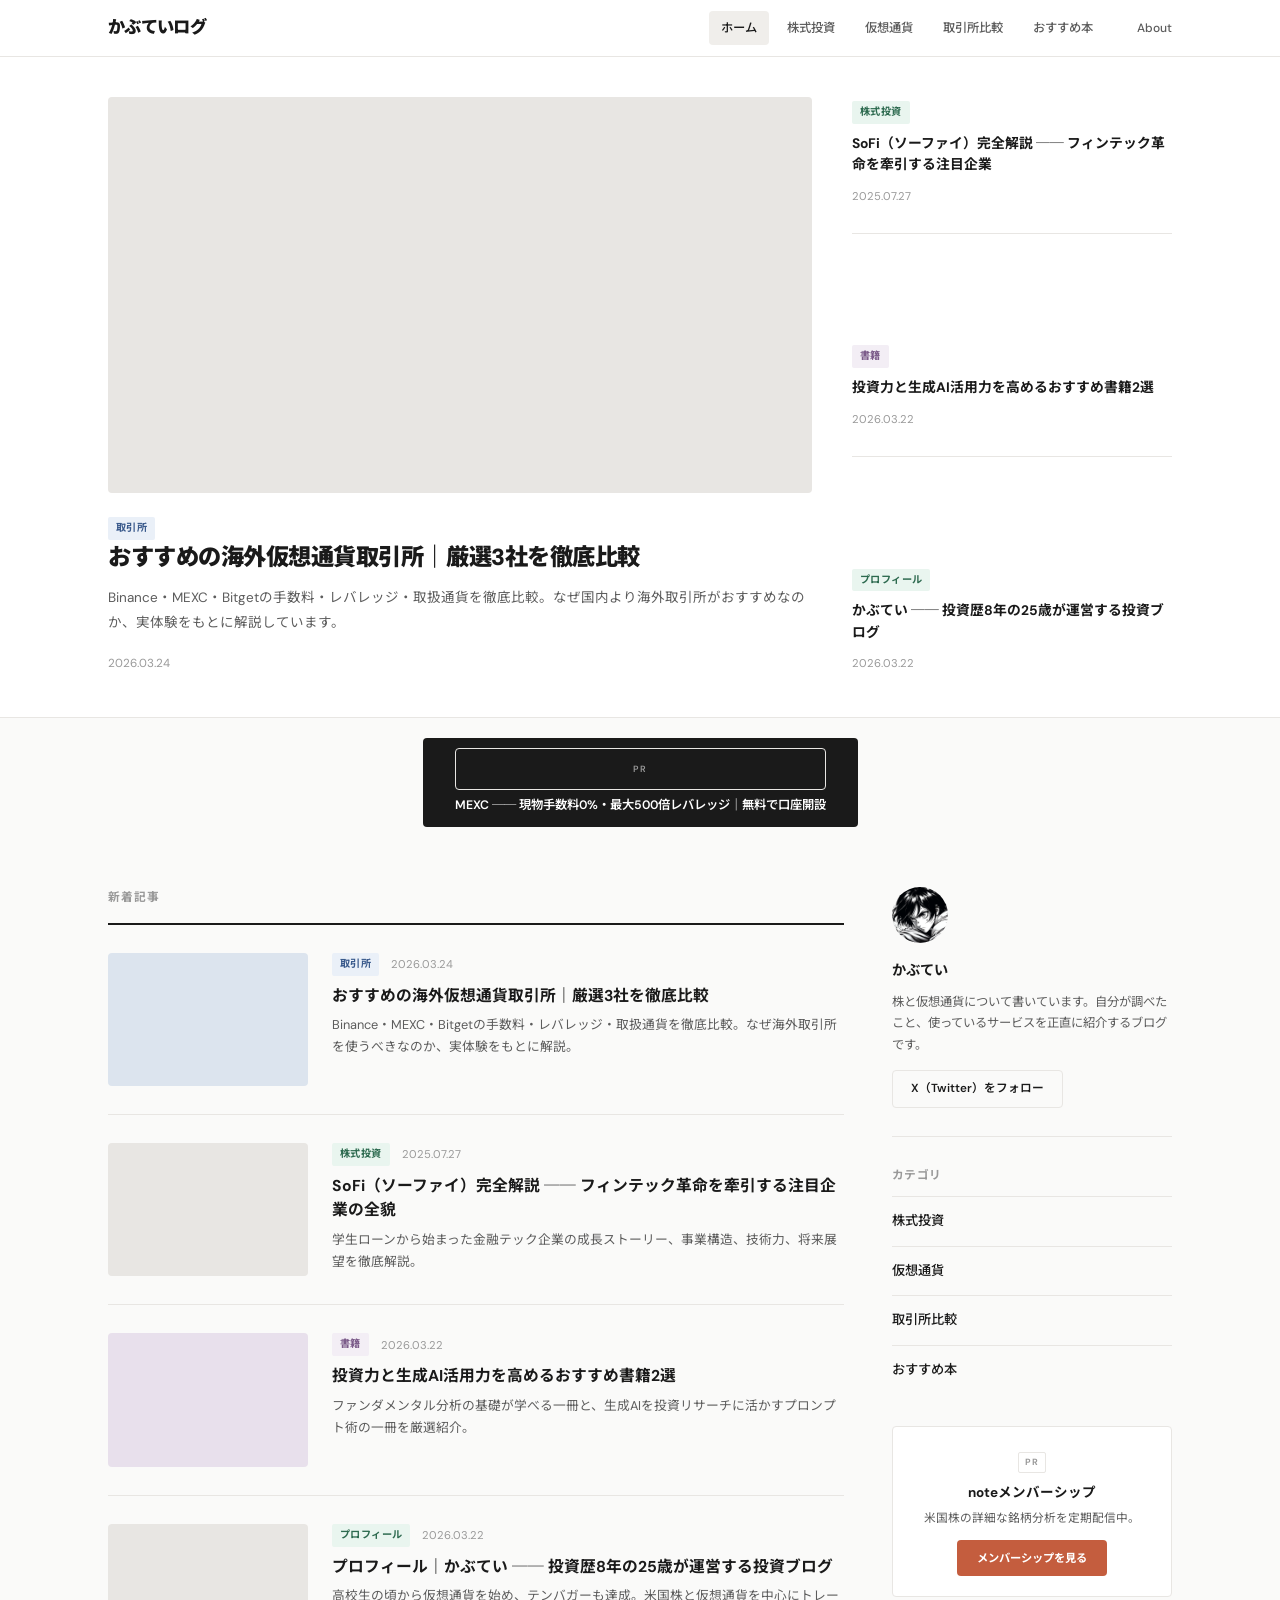
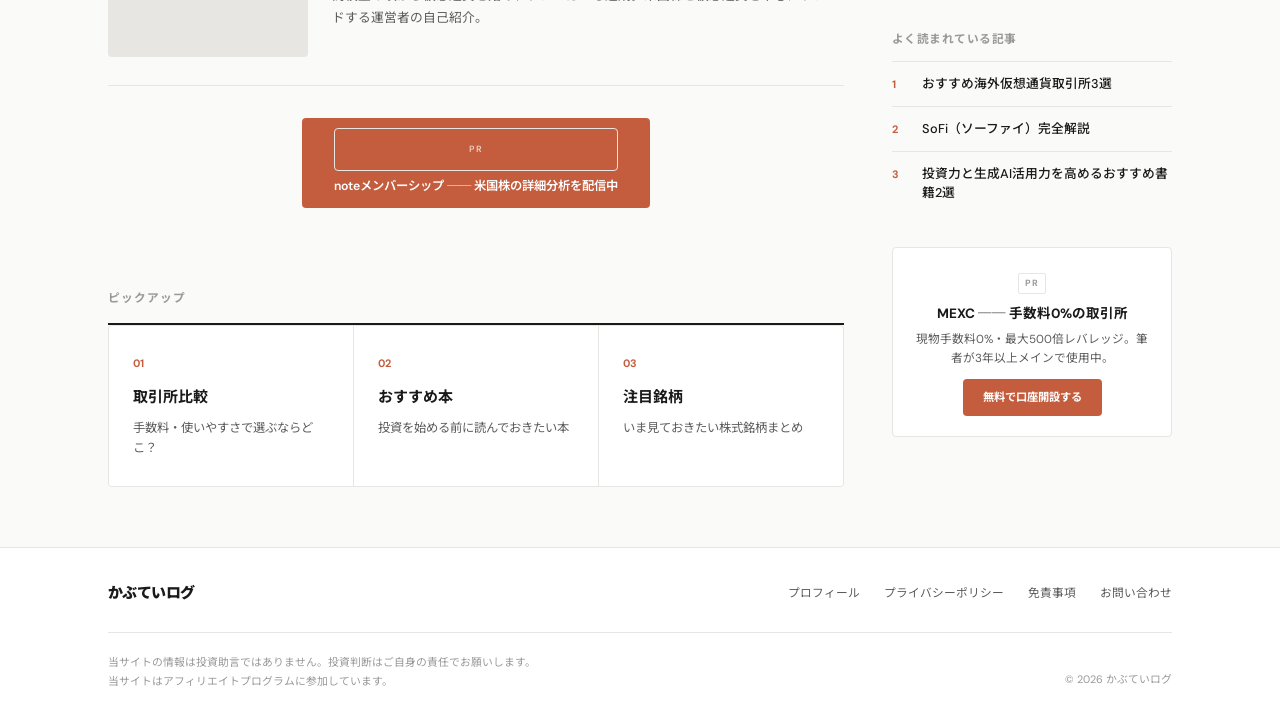
==== index.html @ f63d8611 "公開準備: SEO対策・全ページ統一・サイトマップ更新 - 全10ページにOGP/Twitter Card/canonical URLを追加 - sitemap.xml/robots.txtを本番UR" ====
<!DOCTYPE html>
<html lang="ja">
<head>
  <meta charset="UTF-8">
  <meta name="viewport" content="width=device-width, initial-scale=1.0">
  <meta name="description" content="株式投資・仮想通貨の最新情報、おすすめ銘柄、取引所比較、投資本レビューをお届けする投資情報ブログ">
  <meta name="keywords" content="株式投資, 仮想通貨, ビットコイン, 投資初心者, おすすめ銘柄, 取引所比較">
  <meta name="robots" content="index, follow">
  <meta property="og:title" content="かぶていログ｜株式投資・仮想通貨の情報ブログ">
  <meta property="og:description" content="株式投資・仮想通貨の最新情報、おすすめ銘柄、取引所比較、投資本レビューをお届けする投資情報ブログ">
  <meta property="og:type" content="website">
  <meta property="og:url" content="https://kabutei-blog.vercel.app/">
  <meta property="og:image" content="">
  <meta name="twitter:card" content="summary_large_image">
  <meta name="twitter:site" content="@coderyuou710">
  <meta name="twitter:title" content="かぶていログ｜株式投資・仮想通貨の情報ブログ">
  <meta name="twitter:description" content="株式投資・仮想通貨の最新情報、おすすめ銘柄、取引所比較をお届け">
  <link rel="canonical" href="https://kabutei-blog.vercel.app/">
  <link rel="preconnect" href="https://fonts.googleapis.com">
  <link rel="preconnect" href="https://fonts.gstatic.com" crossorigin>
  <link href="https://fonts.googleapis.com/css2?family=Noto+Sans+JP:wght@400;500;700;900&family=DM+Sans:ital,wght@0,400;0,500;0,700;1,400&display=swap" rel="stylesheet">
  <link rel="stylesheet" href="css/style.css">
  <title>かぶていログ｜株式投資・仮想通貨の情報ブログ</title>
</head>
<body>

  <header class="header">
    <div class="header-inner">
      <a href="index.html" class="logo">かぶていログ</a>
      <nav class="global-nav" id="globalNav">
        <a href="index.html" class="current">ホーム</a>
        <a href="pages/stocks.html">株式投資</a>
        <a href="pages/crypto.html">仮想通貨</a>
        <a href="pages/exchanges.html">取引所比較</a>
        <a href="pages/books.html">おすすめ本</a>
      </nav>
      <div class="header-right">
        <a href="pages/about.html" class="header-about">About</a>
        <button class="menu-toggle" id="menuToggle" aria-label="メニュー">Menu</button>
      </div>
    </div>
  </header>

  <main>

    <!-- キービジュアル：フィーチャー記事 -->
    <section class="feature">
      <div class="feature-inner">
        <div class="feature-main">
          <div class="feature-image">
            <div class="feature-image-inner"></div>
          </div>
          <div class="feature-body">
            <span class="tag tag-exchange">取引所</span>
            <h2><a href="pages/exchanges.html">おすすめの海外仮想通貨取引所｜厳選3社を徹底比較</a></h2>
            <p>Binance・MEXC・Bitgetの手数料・レバレッジ・取扱通貨を徹底比較。なぜ国内より海外取引所がおすすめなのか、実体験をもとに解説しています。</p>
            <div class="feature-meta">
              <time datetime="2026-03-24">2026.03.24</time>
            </div>
          </div>
        </div>
        <div class="feature-side">
          <article class="feature-side-item">
            <span class="tag tag-stock">株式投資</span>
            <h3><a href="pages/sofi.html">SoFi（ソーファイ）完全解説 ── フィンテック革命を牽引する注目企業</a></h3>
            <time datetime="2025-07-27">2025.07.27</time>
          </article>
          <article class="feature-side-item">
            <span class="tag tag-book">書籍</span>
            <h3><a href="pages/books.html">投資力と生成AI活用力を高めるおすすめ書籍2選</a></h3>
            <time datetime="2026-03-22">2026.03.22</time>
          </article>
          <article class="feature-side-item">
            <span class="tag tag-stock">プロフィール</span>
            <h3><a href="pages/about.html">かぶてい ── 投資歴8年の25歳が運営する投資ブログ</a></h3>
            <time datetime="2026-03-22">2026.03.22</time>
          </article>
        </div>
      </div>
    </section>

    <!-- 広告 -->
    <div class="ad-slot" style="text-align:center;">
      <a href="https://promote.mexc.com/r/Giqed5WFpd" target="_blank" rel="noopener noreferrer" style="display:inline-block;font-size:0.82rem;font-weight:600;color:#fff;background:#1a1a1a;padding:10px 32px;border-radius:4px;transition:background 0.15s;"><span style="font-size:0.6rem;color:#999;letter-spacing:0.1em;display:block;margin-bottom:4px;">PR</span>MEXC ── 現物手数料0%・最大500倍レバレッジ｜無料で口座開設</a>
    </div>

    <div class="content-wrap">
      <div class="content-main">

        <!-- 記事一覧 -->
        <section class="posts-section">
          <h2 class="section-label">新着記事</h2>

          <article class="post-row">
            <div class="post-row-thumb">
              <div class="post-row-thumb-inner thumb-exchange"></div>
            </div>
            <div class="post-row-body">
              <div class="post-row-top">
                <span class="tag tag-exchange">取引所</span>
                <time datetime="2026-03-24">2026.03.24</time>
              </div>
              <h3><a href="pages/exchanges.html">おすすめの海外仮想通貨取引所｜厳選3社を徹底比較</a></h3>
              <p>Binance・MEXC・Bitgetの手数料・レバレッジ・取扱通貨を徹底比較。なぜ海外取引所を使うべきなのか、実体験をもとに解説。</p>
            </div>
          </article>

          <article class="post-row">
            <div class="post-row-thumb">
              <div class="post-row-thumb-inner"></div>
            </div>
            <div class="post-row-body">
              <div class="post-row-top">
                <span class="tag tag-stock">株式投資</span>
                <time datetime="2025-07-27">2025.07.27</time>
              </div>
              <h3><a href="pages/sofi.html">SoFi（ソーファイ）完全解説 ── フィンテック革命を牽引する注目企業の全貌</a></h3>
              <p>学生ローンから始まった金融テック企業の成長ストーリー、事業構造、技術力、将来展望を徹底解説。</p>
            </div>
          </article>

          <article class="post-row">
            <div class="post-row-thumb">
              <div class="post-row-thumb-inner thumb-book"></div>
            </div>
            <div class="post-row-body">
              <div class="post-row-top">
                <span class="tag tag-book">書籍</span>
                <time datetime="2026-03-22">2026.03.22</time>
              </div>
              <h3><a href="pages/books.html">投資力と生成AI活用力を高めるおすすめ書籍2選</a></h3>
              <p>ファンダメンタル分析の基礎が学べる一冊と、生成AIを投資リサーチに活かすプロンプト術の一冊を厳選紹介。</p>
            </div>
          </article>

          <article class="post-row">
            <div class="post-row-thumb">
              <div class="post-row-thumb-inner"></div>
            </div>
            <div class="post-row-body">
              <div class="post-row-top">
                <span class="tag tag-stock">プロフィール</span>
                <time datetime="2026-03-22">2026.03.22</time>
              </div>
              <h3><a href="pages/about.html">プロフィール｜かぶてい ── 投資歴8年の25歳が運営する投資ブログ</a></h3>
              <p>高校生の頃から仮想通貨を始め、テンバガーも達成。米国株と仮想通貨を中心にトレードする運営者の自己紹介。</p>
            </div>
          </article>

        </section>

        <!-- 広告 -->
        <div class="ad-slot ad-slot-inline" style="text-align:center;">
          <a href="https://note.com/coderyuou710" target="_blank" rel="noopener noreferrer" style="display:inline-block;font-size:0.82rem;font-weight:600;color:#fff;background:var(--c-accent);padding:10px 32px;border-radius:4px;transition:background 0.15s;"><span style="font-size:0.6rem;color:rgba(255,255,255,0.7);letter-spacing:0.1em;display:block;margin-bottom:4px;">PR</span>noteメンバーシップ ── 米国株の詳細分析を配信中</a>
        </div>

        <!-- ピックアップ -->
        <section class="pickup-section">
          <h2 class="section-label">ピックアップ</h2>
          <div class="pickup-grid">
            <a href="pages/exchanges.html" class="pickup-card">
              <span class="pickup-num">01</span>
              <h3>取引所比較</h3>
              <p>手数料・使いやすさで選ぶならどこ？</p>
            </a>
            <a href="pages/books.html" class="pickup-card">
              <span class="pickup-num">02</span>
              <h3>おすすめ本</h3>
              <p>投資を始める前に読んでおきたい本</p>
            </a>
            <a href="pages/stocks.html" class="pickup-card">
              <span class="pickup-num">03</span>
              <h3>注目銘柄</h3>
              <p>いま見ておきたい株式銘柄まとめ</p>
            </a>
          </div>
        </section>

      </div>

      <!-- サイドバー -->
      <aside class="sidebar">

        <div class="sidebar-profile">
          <img src="images/profile-icon.webp" alt="かぶてい" class="sidebar-profile-img">
          <p class="sidebar-profile-name">かぶてい</p>
          <p class="sidebar-profile-desc">株と仮想通貨について書いています。自分が調べたこと、使っているサービスを正直に紹介するブログです。</p>
          <a href="https://x.com/coderyuou710" class="sidebar-x" target="_blank" rel="noopener">X（Twitter）をフォロー</a>
        </div>

        <div class="sidebar-block">
          <h3 class="sidebar-heading">カテゴリ</h3>
          <ul class="sidebar-cat-list">
            <li><a href="pages/stocks.html"><span>株式投資</span></a></li>
            <li><a href="pages/crypto.html"><span>仮想通貨</span></a></li>
            <li><a href="pages/exchanges.html"><span>取引所比較</span></a></li>
            <li><a href="pages/books.html"><span>おすすめ本</span></a></li>
          </ul>
        </div>

        <a href="https://note.com/coderyuou710" class="pr-banner" target="_blank" rel="noopener noreferrer">
          <span class="pr-banner-label">PR</span>
          <p class="pr-banner-title">noteメンバーシップ</p>
          <p class="pr-banner-desc">米国株の詳細な銘柄分析を定期配信中。</p>
          <span class="pr-banner-btn">メンバーシップを見る</span>
        </a>

        <div class="sidebar-block">
          <h3 class="sidebar-heading">よく読まれている記事</h3>
          <ol class="sidebar-ranking">
            <li><a href="pages/exchanges.html">おすすめ海外仮想通貨取引所3選</a></li>
            <li><a href="pages/sofi.html">SoFi（ソーファイ）完全解説</a></li>
            <li><a href="pages/books.html">投資力と生成AI活用力を高めるおすすめ書籍2選</a></li>
          </ol>
        </div>

        <a href="https://promote.mexc.com/r/Giqed5WFpd" class="pr-banner" target="_blank" rel="noopener noreferrer">
          <span class="pr-banner-label">PR</span>
          <p class="pr-banner-title">MEXC ── 手数料0%の取引所</p>
          <p class="pr-banner-desc">現物手数料0%・最大500倍レバレッジ。筆者が3年以上メインで使用中。</p>
          <span class="pr-banner-btn">無料で口座開設する</span>
        </a>

      </aside>
    </div>

  </main>

  <footer class="footer">
    <div class="footer-inner">
      <div class="footer-top">
        <a href="index.html" class="footer-logo">かぶていログ</a>
        <nav class="footer-nav">
          <a href="pages/about.html">プロフィール</a>
          <a href="pages/privacy.html">プライバシーポリシー</a>
          <a href="pages/disclaimer.html">免責事項</a>
          <a href="pages/contact.html">お問い合わせ</a>
        </nav>
      </div>
      <div class="footer-bottom">
        <p class="footer-note">当サイトの情報は投資助言ではありません。投資判断はご自身の責任でお願いします。<br>当サイトはアフィリエイトプログラムに参加しています。</p>
        <p class="footer-copy">&copy; 2026 かぶていログ</p>
      </div>
    </div>
  </footer>

  <script src="js/main.js"></script>
</body>
</html>
---- css/style.css ----
/* ========================================
   Base
   ======================================== */
*, *::before, *::after { margin: 0; padding: 0; box-sizing: border-box; }

:root {
  --c-bg: #fafaf9;
  --c-surface: #fff;
  --c-text: #1a1a1a;
  --c-text-sub: #5c5c5c;
  --c-text-mute: #999;
  --c-border: #e8e6e3;
  --c-accent: #c45d3e;
  --c-accent-hover: #a94b30;
  --c-stock: #2d6a4f;
  --c-crypto: #b08d2a;
  --c-exchange: #3a5a8c;
  --c-book: #7c5c8a;
  --font-sans: 'DM Sans', 'Noto Sans JP', 'Hiragino Kaku Gothic ProN', sans-serif;
  --w-max: 1120px;
  --radius: 4px;
}

html { font-size: 15px; scroll-behavior: smooth; }

body {
  font-family: var(--font-sans);
  color: var(--c-text);
  background: var(--c-bg);
  line-height: 1.85;
  -webkit-font-smoothing: antialiased;
}

a { color: inherit; text-decoration: none; }
img { max-width: 100%; display: block; }
ul, ol { list-style: none; }

::selection {
  background: var(--c-accent);
  color: #fff;
}

/* ========================================
   Header
   ======================================== */
.header {
  border-bottom: 1px solid var(--c-border);
  background: var(--c-surface);
  position: sticky;
  top: 0;
  z-index: 50;
}

.header-inner {
  max-width: var(--w-max);
  margin: 0 auto;
  padding: 0 28px;
  height: 56px;
  display: flex;
  align-items: center;
  gap: 32px;
}

.logo {
  font-size: 1.15rem;
  font-weight: 900;
  letter-spacing: -0.04em;
  white-space: nowrap;
}

.global-nav {
  display: flex;
  gap: 6px;
  margin-left: auto;
}

.global-nav a {
  font-size: 0.82rem;
  font-weight: 500;
  color: var(--c-text-sub);
  padding: 6px 12px;
  border-radius: var(--radius);
  transition: color 0.15s, background 0.15s;
}

.global-nav a:hover,
.global-nav a.current {
  color: var(--c-text);
  background: #f0eeeb;
}

.header-right {
  display: flex;
  align-items: center;
  gap: 16px;
}

.header-about {
  font-size: 0.8rem;
  font-weight: 500;
  color: var(--c-text-sub);
  transition: color 0.15s;
}

.header-about:hover { color: var(--c-text); }

.menu-toggle {
  display: none;
  background: none;
  border: 1px solid var(--c-border);
  border-radius: var(--radius);
  padding: 5px 14px;
  font-size: 0.78rem;
  font-weight: 500;
  font-family: var(--font-sans);
  color: var(--c-text-sub);
  cursor: pointer;
  transition: border-color 0.15s;
}

.menu-toggle:hover { border-color: var(--c-text-sub); }

/* ========================================
   Feature (トップビジュアル)
   ======================================== */
.feature {
  border-bottom: 1px solid var(--c-border);
  background: var(--c-surface);
}

.feature-inner {
  max-width: var(--w-max);
  margin: 0 auto;
  padding: 40px 28px;
  display: grid;
  grid-template-columns: 1fr 320px;
  gap: 40px;
}

.feature-image {
  aspect-ratio: 16 / 9;
  border-radius: var(--radius);
  overflow: hidden;
}

.feature-image-inner {
  width: 100%;
  height: 100%;
  background: #e8e6e3;
}

.feature-body {
  margin-top: 20px;
}

.feature-body h2 {
  font-size: 1.55rem;
  font-weight: 900;
  line-height: 1.45;
  letter-spacing: -0.02em;
  margin-bottom: 12px;
}

.feature-body h2 a {
  transition: color 0.15s;
}

.feature-body h2 a:hover {
  color: var(--c-accent);
}

.feature-body > p {
  font-size: 0.9rem;
  color: var(--c-text-sub);
  line-height: 1.8;
  margin-bottom: 14px;
}

.feature-meta time {
  font-size: 0.78rem;
  color: var(--c-text-mute);
}

.feature-side {
  display: flex;
  flex-direction: column;
  justify-content: space-between;
  gap: 0;
}

.feature-side-item {
  padding: 24px 0;
  border-bottom: 1px solid var(--c-border);
}

.feature-side-item:first-child { padding-top: 0; }
.feature-side-item:last-child { border-bottom: none; padding-bottom: 0; }

.feature-side-item h3 {
  font-size: 0.92rem;
  font-weight: 700;
  line-height: 1.55;
  margin: 8px 0 6px;
}

.feature-side-item h3 a:hover {
  color: var(--c-accent);
  transition: color 0.15s;
}

.feature-side-item time {
  font-size: 0.75rem;
  color: var(--c-text-mute);
}

/* タグ */
.tag {
  display: inline-block;
  font-size: 0.68rem;
  font-weight: 700;
  letter-spacing: 0.04em;
  padding: 2px 8px;
  border-radius: 2px;
}

.tag-stock { background: #e9f5ef; color: var(--c-stock); }
.tag-crypto { background: #fdf6e3; color: var(--c-crypto); }
.tag-exchange { background: #eaf0f8; color: var(--c-exchange); }
.tag-book { background: #f3eef5; color: var(--c-book); }

/* ========================================
   Content Layout
   ======================================== */
.content-wrap {
  max-width: var(--w-max);
  margin: 0 auto;
  padding: 40px 28px 60px;
  display: grid;
  grid-template-columns: 1fr 280px;
  gap: 48px;
}

/* ========================================
   Section Label
   ======================================== */
.section-label {
  font-size: 0.78rem;
  font-weight: 700;
  letter-spacing: 0.08em;
  color: var(--c-text-mute);
  text-transform: uppercase;
  padding-bottom: 14px;
  border-bottom: 2px solid var(--c-text);
  margin-bottom: 0;
}

/* ========================================
   Post Row (記事リスト)
   ======================================== */
.post-row {
  display: grid;
  grid-template-columns: 200px 1fr;
  gap: 24px;
  padding: 28px 0;
  border-bottom: 1px solid var(--c-border);
  align-items: start;
}

.post-row-thumb {
  aspect-ratio: 3 / 2;
  border-radius: var(--radius);
  overflow: hidden;
}

.post-row-thumb-inner {
  width: 100%;
  height: 100%;
  background: #e8e6e3;
  transition: transform 0.4s ease;
}

.post-row:hover .post-row-thumb-inner {
  transform: scale(1.03);
}

.thumb-crypto { background: #f0e9d4; }
.thumb-exchange { background: #dce4ee; }
.thumb-book { background: #e8e0ec; }

.post-row-top {
  display: flex;
  align-items: center;
  gap: 12px;
  margin-bottom: 8px;
}

.post-row-top time {
  font-size: 0.75rem;
  color: var(--c-text-mute);
}

.post-row-body h3 {
  font-size: 1.05rem;
  font-weight: 700;
  line-height: 1.55;
  margin-bottom: 6px;
}

.post-row-body h3 a:hover {
  color: var(--c-accent);
  transition: color 0.15s;
}

.post-row-body > p {
  font-size: 0.85rem;
  color: var(--c-text-sub);
  line-height: 1.75;
  display: -webkit-box;
  -webkit-line-clamp: 2;
  -webkit-box-orient: vertical;
  overflow: hidden;
}

/* ========================================
   Pickup
   ======================================== */
.pickup-section {
  margin-top: 48px;
}

.pickup-grid {
  display: grid;
  grid-template-columns: repeat(3, 1fr);
  gap: 1px;
  background: var(--c-border);
  border: 1px solid var(--c-border);
  border-radius: var(--radius);
  overflow: hidden;
  margin-top: 0;
}

.pickup-card {
  background: var(--c-surface);
  padding: 28px 24px;
  transition: background 0.2s;
  display: block;
}

.pickup-card:hover {
  background: #f7f6f4;
}

.pickup-num {
  font-size: 0.72rem;
  font-weight: 700;
  color: var(--c-accent);
  letter-spacing: 0.04em;
  display: block;
  margin-bottom: 10px;
}

.pickup-card h3 {
  font-size: 1rem;
  font-weight: 700;
  margin-bottom: 6px;
}

.pickup-card p {
  font-size: 0.82rem;
  color: var(--c-text-sub);
  line-height: 1.65;
}

/* ========================================
   Sidebar
   ======================================== */
.sidebar-profile {
  padding-bottom: 28px;
  margin-bottom: 28px;
  border-bottom: 1px solid var(--c-border);
}

.sidebar-profile-img {
  width: 56px;
  height: 56px;
  border-radius: 50%;
  background: #e8e6e3;
  margin-bottom: 14px;
  object-fit: cover;
}

.sidebar-profile-name {
  font-size: 0.95rem;
  font-weight: 700;
  margin-bottom: 8px;
}

.sidebar-profile-desc {
  font-size: 0.82rem;
  color: var(--c-text-sub);
  line-height: 1.75;
  margin-bottom: 14px;
}

.sidebar-x {
  display: inline-block;
  font-size: 0.78rem;
  font-weight: 600;
  color: var(--c-text);
  border: 1px solid var(--c-border);
  padding: 7px 18px;
  border-radius: var(--radius);
  transition: border-color 0.15s, background 0.15s;
}

.sidebar-x:hover {
  border-color: var(--c-text);
  background: var(--c-text);
  color: #fff;
}

.sidebar-block {
  margin-bottom: 32px;
}

.sidebar-heading {
  font-size: 0.78rem;
  font-weight: 700;
  letter-spacing: 0.04em;
  color: var(--c-text-mute);
  padding-bottom: 10px;
  border-bottom: 1px solid var(--c-border);
  margin-bottom: 0;
}

.sidebar-cat-list li a {
  display: flex;
  justify-content: space-between;
  align-items: center;
  padding: 12px 0;
  border-bottom: 1px solid var(--c-border);
  font-size: 0.88rem;
  font-weight: 500;
  transition: color 0.15s;
}

.sidebar-cat-list li:last-child a { border-bottom: none; }
.sidebar-cat-list li a:hover { color: var(--c-accent); }

.sidebar-ranking {
  counter-reset: rank;
}

.sidebar-ranking li {
  counter-increment: rank;
}

.sidebar-ranking li a {
  display: flex;
  align-items: baseline;
  gap: 12px;
  padding: 12px 0;
  border-bottom: 1px solid var(--c-border);
  font-size: 0.85rem;
  font-weight: 500;
  line-height: 1.55;
  transition: color 0.15s;
}

.sidebar-ranking li:last-child a { border-bottom: none; }

.sidebar-ranking li a::before {
  content: counter(rank);
  font-size: 0.72rem;
  font-weight: 700;
  color: var(--c-text-mute);
  min-width: 18px;
  flex-shrink: 0;
}

.sidebar-ranking li:nth-child(1) a::before { color: var(--c-accent); }
.sidebar-ranking li:nth-child(2) a::before { color: var(--c-accent); }
.sidebar-ranking li:nth-child(3) a::before { color: var(--c-accent); }

.sidebar-ranking li a:hover { color: var(--c-accent); }

/* ========================================
   Ad Slots
   ======================================== */
.ad-slot {
  max-width: var(--w-max);
  margin: 0 auto;
  padding: 20px 28px;
  text-align: center;
}

.ad-slot span {
  display: inline-block;
  font-size: 0.65rem;
  font-weight: 600;
  color: var(--c-text-mute);
  letter-spacing: 0.1em;
  border: 1px solid var(--c-border);
  padding: 12px 48px;
  border-radius: var(--radius);
}

.ad-slot-inline {
  padding: 32px 0;
}

.ad-slot-sidebar {
  padding: 0;
  margin-bottom: 32px;
}

.ad-slot-sidebar span {
  width: 100%;
  padding: 24px;
}

/* PR バナー */
.pr-banner {
  display: block;
  background: var(--c-surface);
  border: 1px solid var(--c-border);
  border-radius: var(--radius);
  padding: 20px;
  margin-bottom: 32px;
  text-align: center;
  transition: border-color 0.15s, box-shadow 0.15s;
}

.pr-banner:hover {
  border-color: var(--c-text-sub);
  box-shadow: 0 2px 8px rgba(0,0,0,0.06);
}

.pr-banner-label {
  display: inline-block;
  font-size: 0.6rem;
  font-weight: 700;
  color: var(--c-text-mute);
  letter-spacing: 0.1em;
  border: 1px solid var(--c-border);
  padding: 1px 6px;
  border-radius: 2px;
  margin-bottom: 10px;
}

.pr-banner-title {
  font-size: 0.9rem;
  font-weight: 700;
  color: var(--c-text);
  margin-bottom: 6px;
  line-height: 1.5;
}

.pr-banner-desc {
  font-size: 0.78rem;
  color: var(--c-text-sub);
  line-height: 1.6;
  margin-bottom: 12px;
}

.pr-banner-btn {
  display: inline-block;
  font-size: 0.75rem;
  font-weight: 700;
  color: #fff;
  background: var(--c-accent);
  padding: 8px 20px;
  border-radius: var(--radius);
  transition: background 0.15s;
}

.pr-banner:hover .pr-banner-btn {
  background: var(--c-accent-hover);
}

/* ========================================
   Footer
   ======================================== */
.footer {
  border-top: 1px solid var(--c-border);
  background: var(--c-surface);
}

.footer-inner {
  max-width: var(--w-max);
  margin: 0 auto;
  padding: 32px 28px;
}

.footer-top {
  display: flex;
  justify-content: space-between;
  align-items: center;
  padding-bottom: 24px;
  border-bottom: 1px solid var(--c-border);
  margin-bottom: 20px;
}

.footer-logo {
  font-size: 1rem;
  font-weight: 900;
  letter-spacing: -0.04em;
}

.footer-nav {
  display: flex;
  gap: 24px;
}

.footer-nav a {
  font-size: 0.78rem;
  color: var(--c-text-sub);
  transition: color 0.15s;
}

.footer-nav a:hover { color: var(--c-text); }

.footer-bottom {
  display: flex;
  justify-content: space-between;
  align-items: flex-end;
  gap: 20px;
}

.footer-note {
  font-size: 0.72rem;
  color: var(--c-text-mute);
  line-height: 1.7;
}

.footer-copy {
  font-size: 0.72rem;
  color: var(--c-text-mute);
  white-space: nowrap;
}

/* ========================================
   Responsive
   ======================================== */
@media (max-width: 860px) {
  .feature-inner {
    grid-template-columns: 1fr;
    gap: 28px;
  }

  .feature-side {
    display: grid;
    grid-template-columns: repeat(3, 1fr);
    gap: 20px;
  }

  .feature-side-item {
    padding: 0;
    border-bottom: none;
    border-right: 1px solid var(--c-border);
    padding-right: 20px;
  }

  .feature-side-item:last-child { border-right: none; padding-right: 0; }

  .content-wrap {
    grid-template-columns: 1fr;
    gap: 48px;
  }

  .pickup-grid {
    grid-template-columns: 1fr;
  }
}

@media (max-width: 640px) {
  html { font-size: 14px; }

  .global-nav { display: none; }
  .header-about { display: none; }
  .menu-toggle { display: block; }

  .global-nav.open {
    display: flex;
    flex-direction: column;
    position: absolute;
    top: 56px;
    left: 0;
    right: 0;
    background: var(--c-surface);
    border-bottom: 1px solid var(--c-border);
    padding: 8px 16px 16px;
    gap: 2px;
  }

  .global-nav.open a {
    padding: 12px 8px;
    border-bottom: 1px solid var(--c-border);
  }

  .global-nav.open a:last-child { border-bottom: none; }

  .feature-inner { padding: 24px 20px; }
  .feature-body h2 { font-size: 1.25rem; }

  .feature-side {
    grid-template-columns: 1fr;
    gap: 0;
  }

  .feature-side-item {
    border-right: none;
    padding-right: 0;
    padding: 16px 0;
    border-bottom: 1px solid var(--c-border);
  }
  .feature-side-item:first-child { padding-top: 0; }
  .feature-side-item:last-child { border-bottom: none; padding-bottom: 0; }

  .content-wrap { padding: 28px 20px 48px; }

  .post-row {
    grid-template-columns: 120px 1fr;
    gap: 16px;
    padding: 20px 0;
  }

  .post-row-body h3 { font-size: 0.95rem; }

  .footer-top { flex-direction: column; align-items: flex-start; gap: 16px; }
  .footer-nav { flex-wrap: wrap; gap: 16px; }
  .footer-bottom { flex-direction: column; align-items: flex-start; }
}

/* ========================================
   記事ページ用（共通）
   ======================================== */
.page-header {
  margin-bottom: 32px;
}

.page-header h2 {
  font-size: 1.5rem;
  font-weight: 900;
  letter-spacing: -0.02em;
  margin-bottom: 6px;
}

.page-header p {
  font-size: 0.88rem;
  color: var(--c-text-sub);
}

.article-content {
  background: var(--c-surface);
  padding: 36px;
  border: 1px solid var(--c-border);
  border-radius: var(--radius);
  margin-bottom: 32px;
}

.article-content h2 {
  font-size: 1.15rem;
  font-weight: 700;
  margin: 32px 0 12px;
  padding: 10px 14px;
  background: #f5f4f2;
  border-left: 3px solid var(--c-text);
}

.article-content h3 {
  font-size: 1.02rem;
  font-weight: 700;
  margin: 24px 0 8px;
  padding-bottom: 6px;
  border-bottom: 1px solid var(--c-border);
}

.article-content p { margin-bottom: 16px; }
.article-content ul, .article-content ol { margin: 0 0 16px 20px; }
.article-content ul { list-style: disc; }
.article-content ol { list-style: decimal; }

.comparison-table {
  width: 100%;
  border-collapse: collapse;
  margin-bottom: 24px;
  font-size: 0.88rem;
}

.comparison-table th,
.comparison-table td {
  padding: 12px 14px;
  border: 1px solid var(--c-border);
  text-align: left;
}

.comparison-table th {
  background: var(--c-text);
  color: #fff;
  font-weight: 600;
  font-size: 0.82rem;
}

.comparison-table tr:nth-child(even) { background: #faf9f7; }

.affiliate-btn {
  display: inline-block;
  background: var(--c-accent);
  color: #fff;
  padding: 12px 28px;
  border-radius: var(--radius);
  font-weight: 700;
  font-size: 0.9rem;
  transition: background 0.15s;
}

.affiliate-btn:hover { background: var(--c-accent-hover); color: #fff; }

.book-card {
  display: flex;
  gap: 24px;
  padding: 24px 0;
  border-bottom: 1px solid var(--c-border);
}

.book-card:last-child { border-bottom: none; }

.book-cover {
  width: 100px;
  min-width: 100px;
  height: 140px;
  background: #e8e6e3;
  border-radius: var(--radius);
  object-fit: cover;
}

.book-info h3 {
  font-size: 1rem;
  font-weight: 700;
  margin-bottom: 6px;
}

.book-info p {
  font-size: 0.85rem;
  color: var(--c-text-sub);
  margin-bottom: 12px;
  line-height: 1.7;
}

.book-price {
  font-size: 0.9rem;
  font-weight: 700;
  color: var(--c-accent);
  margin-bottom: 12px;
}

/* ========================================
   目次 (Table of Contents)
   ======================================== */
.toc {
  background: var(--c-surface);
  border: 1px solid var(--c-border);
  border-radius: var(--radius);
  padding: 24px 28px;
  margin-bottom: 32px;
}

.toc-title {
  font-size: 0.85rem;
  font-weight: 700;
  letter-spacing: 0.04em;
  color: var(--c-text);
  padding-bottom: 12px;
  border-bottom: 2px solid var(--c-text);
  margin-bottom: 16px;
}

.toc-list {
  counter-reset: toc;
  list-style: none;
  margin: 0;
  padding: 0;
}

.toc-list li {
  counter-increment: toc;
  margin-bottom: 0;
}

.toc-list li a {
  display: flex;
  align-items: baseline;
  gap: 10px;
  padding: 10px 0;
  border-bottom: 1px solid var(--c-border);
  font-size: 0.88rem;
  font-weight: 500;
  color: var(--c-text);
  transition: color 0.15s;
}

.toc-list li:last-child a {
  border-bottom: none;
}

.toc-list li a::before {
  content: counter(toc);
  font-size: 0.72rem;
  font-weight: 700;
  color: var(--c-accent);
  min-width: 20px;
  flex-shrink: 0;
}

.toc-list li a:hover {
  color: var(--c-accent);
}

@media (max-width: 600px) {
  .book-card { flex-direction: column; }
  .book-cover { width: 80px; height: 112px; }
  .article-content { padding: 24px 20px; }
}

/* ========================================
   取引所カード
   ======================================== */
.exchange-card {
  background: var(--c-surface);
  border: 1px solid var(--c-border);
  border-radius: var(--radius);
  margin-bottom: 28px;
  overflow: hidden;
}

.exchange-card-img {
  width: 100%;
  aspect-ratio: 16 / 7;
  object-fit: cover;
  display: block;
  border-bottom: 1px solid var(--c-border);
}

.exchange-card-header {
  display: flex;
  align-items: center;
  gap: 16px;
  padding: 20px 28px;
  background: #f5f4f2;
  border-bottom: 1px solid var(--c-border);
}

.exchange-rank {
  width: 36px;
  height: 36px;
  background: var(--c-accent);
  color: #fff;
  font-size: 1.1rem;
  font-weight: 900;
  display: flex;
  align-items: center;
  justify-content: center;
  border-radius: 50%;
  flex-shrink: 0;
}

.exchange-name-area {
  display: flex;
  align-items: center;
  gap: 12px;
  flex-wrap: wrap;
}

.exchange-name {
  font-size: 1.15rem;
  font-weight: 900;
  letter-spacing: -0.01em;
}

.exchange-badge {
  display: inline-block;
  font-size: 0.7rem;
  font-weight: 700;
  color: var(--c-exchange);
  background: #eaf0f8;
  padding: 3px 10px;
  border-radius: 2px;
  letter-spacing: 0.02em;
}

.exchange-card-body {
  padding: 28px;
}

.exchange-card-body .comparison-table {
  margin-bottom: 16px;
}

.exchange-card-body .comparison-table th {
  width: 130px;
  white-space: nowrap;
}

.exchange-note {
  font-size: 0.82rem;
  color: var(--c-text-mute);
  margin-bottom: 20px;
}

.exchange-detail {
  margin-top: 20px;
  margin-bottom: 20px;
}

.exchange-detail h3 {
  font-size: 1rem;
  font-weight: 700;
  margin-bottom: 12px;
  padding-bottom: 8px;
  border-bottom: 1px solid var(--c-border);
}

.exchange-detail ul {
  list-style: none;
  margin: 0 0 16px 0;
  padding: 0;
}

.exchange-detail ul li {
  position: relative;
  padding: 8px 0 8px 20px;
  font-size: 0.88rem;
  line-height: 1.75;
  color: var(--c-text);
}

.exchange-detail ul li::before {
  content: "";
  position: absolute;
  left: 0;
  top: 16px;
  width: 6px;
  height: 6px;
  background: var(--c-accent);
  border-radius: 50%;
}

.exchange-detail p {
  font-size: 0.88rem;
  line-height: 1.8;
  color: var(--c-text-sub);
  padding: 14px 18px;
  background: #f9f8f6;
  border-left: 3px solid var(--c-accent);
  border-radius: 0 var(--radius) var(--radius) 0;
}

.exchange-cta {
  text-align: center;
  padding-top: 8px;
}

.exchange-cta .affiliate-btn {
  padding: 14px 36px;
  font-size: 0.95rem;
}

@media (max-width: 640px) {
  .exchange-card-header {
    padding: 16px 20px;
  }
  .exchange-card-body {
    padding: 20px;
  }
  .exchange-card-body .comparison-table th {
    width: 100px;
  }
  .exchange-cta .affiliate-btn {
    padding: 12px 20px;
    font-size: 0.88rem;
    display: block;
  }
}
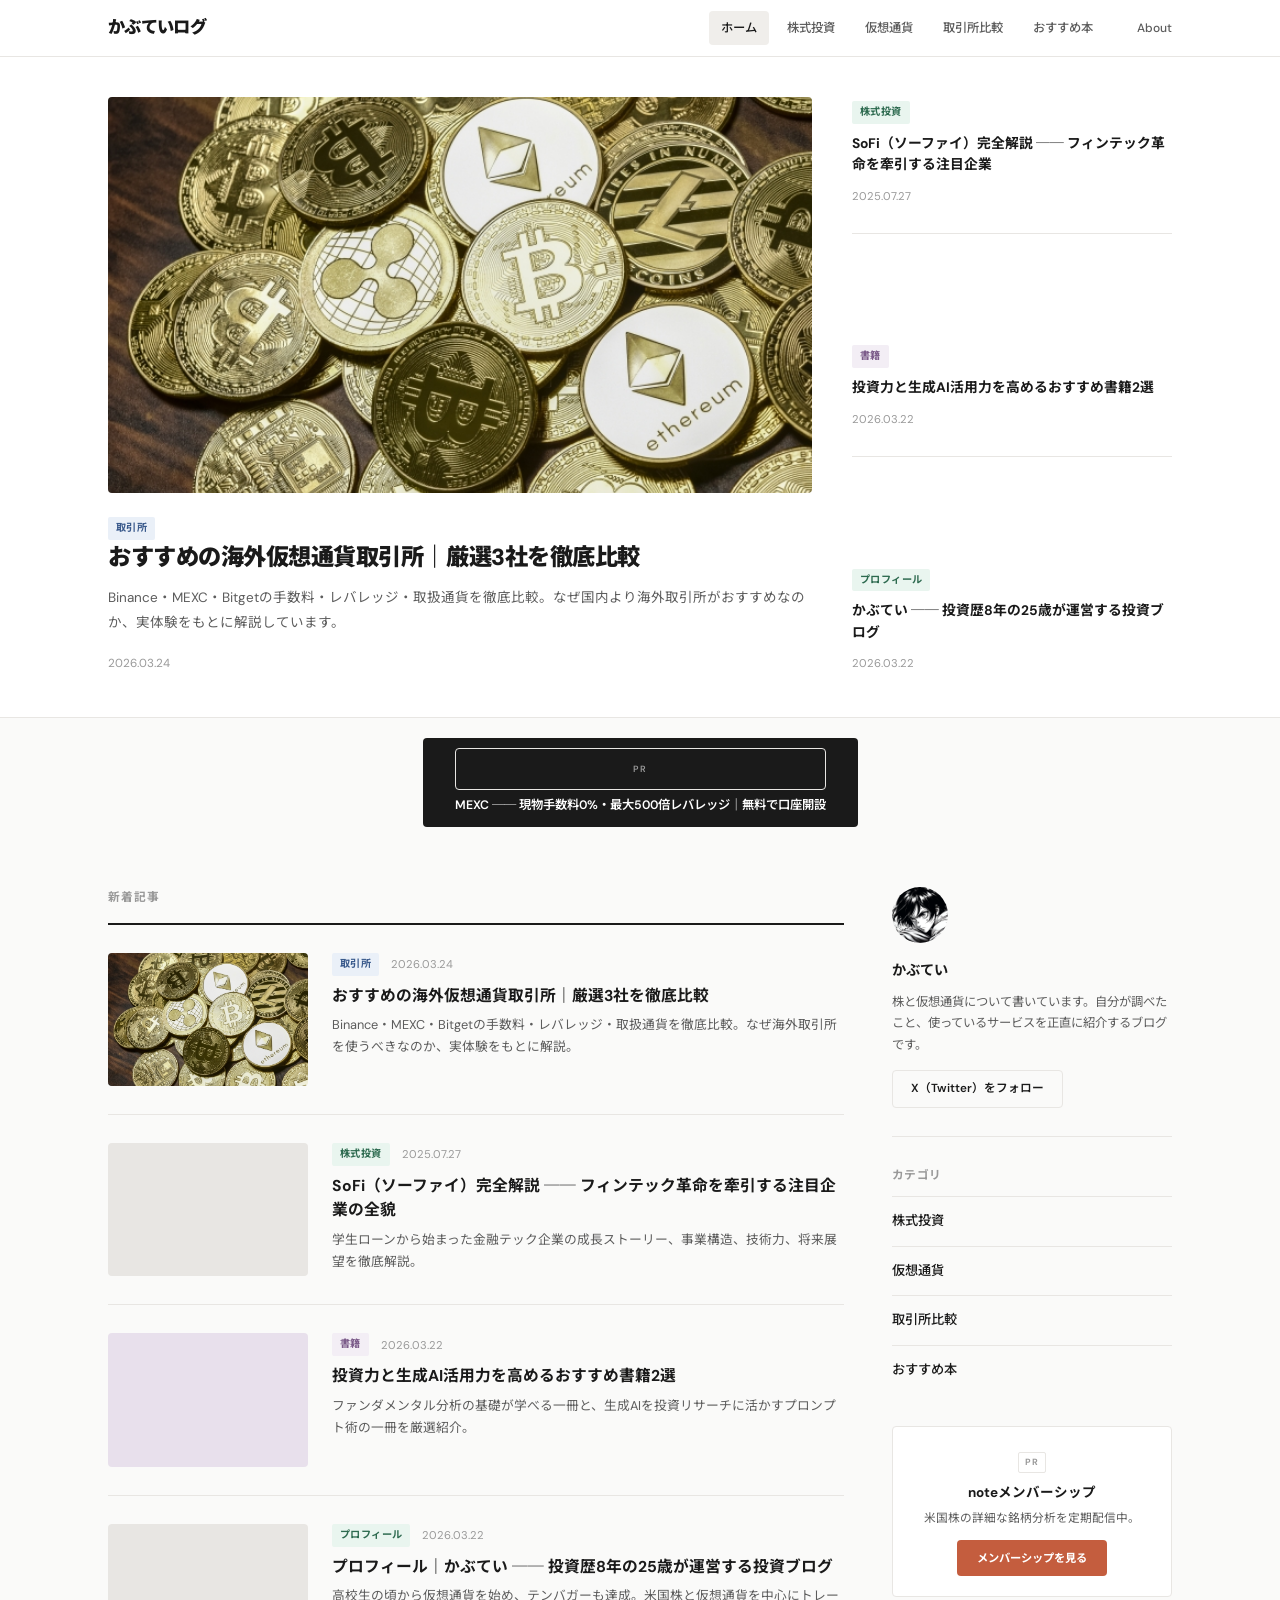
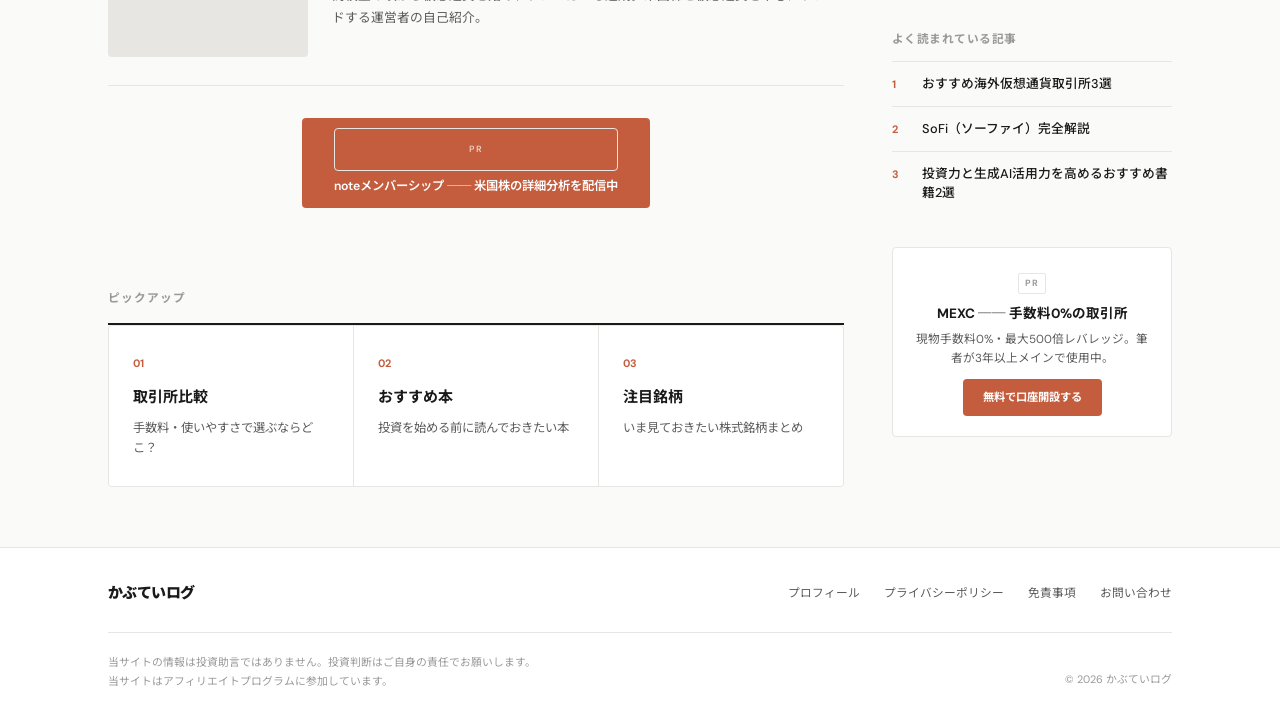
==== commit 22cc6aca: "取引所記事のサムネイル画像を追加 Co-Authored-By: Claude Opus 4.6 (1M context) <noreply@anthropic.com>" ====
--- a/index.html
+++ b/index.html
@@ -6,6 +6,7 @@
   <meta name="description" content="株式投資・仮想通貨の最新情報、おすすめ銘柄、取引所比較、投資本レビューをお届けする投資情報ブログ">
   <meta name="keywords" content="株式投資, 仮想通貨, ビットコイン, 投資初心者, おすすめ銘柄, 取引所比較">
   <meta name="robots" content="index, follow">
+  <meta name="google-site-verification" content="QGJvvxvG5bje2FjeOM6BDt49LqW9z4CXIW-Sxhr2bdk">
   <meta property="og:title" content="かぶていログ｜株式投資・仮想通貨の情報ブログ">
   <meta property="og:description" content="株式投資・仮想通貨の最新情報、おすすめ銘柄、取引所比較、投資本レビューをお届けする投資情報ブログ">
   <meta property="og:type" content="website">
@@ -48,7 +49,7 @@
       <div class="feature-inner">
         <div class="feature-main">
           <div class="feature-image">
-            <div class="feature-image-inner"></div>
+            <div class="feature-image-inner" style="background:url('images/thumb-exchanges.jpg') center/cover no-repeat;"></div>
           </div>
           <div class="feature-body">
             <span class="tag tag-exchange">取引所</span>
@@ -93,7 +94,7 @@
 
           <article class="post-row">
             <div class="post-row-thumb">
-              <div class="post-row-thumb-inner thumb-exchange"></div>
+              <div class="post-row-thumb-inner thumb-exchange" style="background:url('images/thumb-exchanges.jpg') center/cover no-repeat;"></div>
             </div>
             <div class="post-row-body">
               <div class="post-row-top">
--- a/css/style.css
+++ b/css/style.css
@@ -1,3 +1,26 @@
+/* ========================================
+   Page Hero
+   ======================================== */
+.page-hero {
+  width: 100%;
+  max-height: 280px;
+  overflow: hidden;
+}
+
+.page-hero-img {
+  width: 100%;
+  height: 280px;
+  object-fit: cover;
+  display: block;
+}
+
+@media (max-width: 768px) {
+  .page-hero, .page-hero-img {
+    max-height: 180px;
+    height: 180px;
+  }
+}
+
 /* ========================================
    Base
    ======================================== */
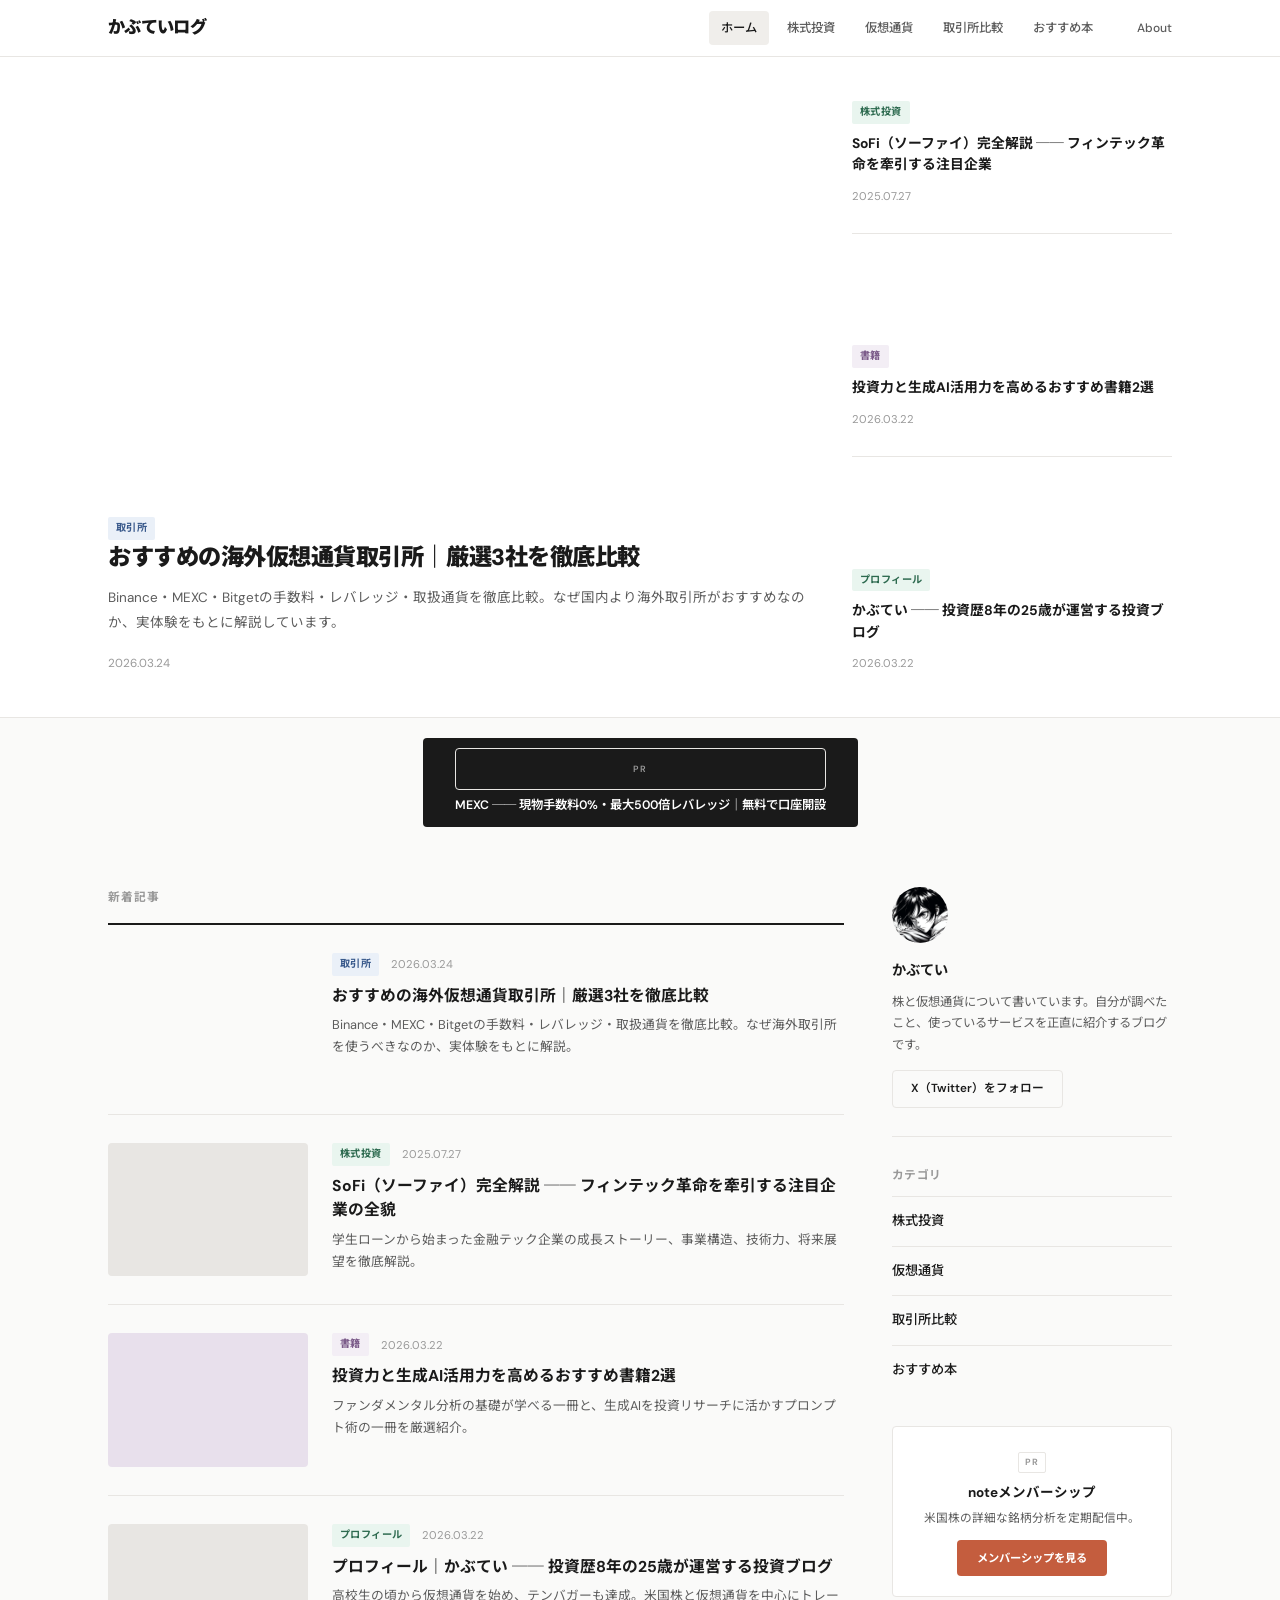
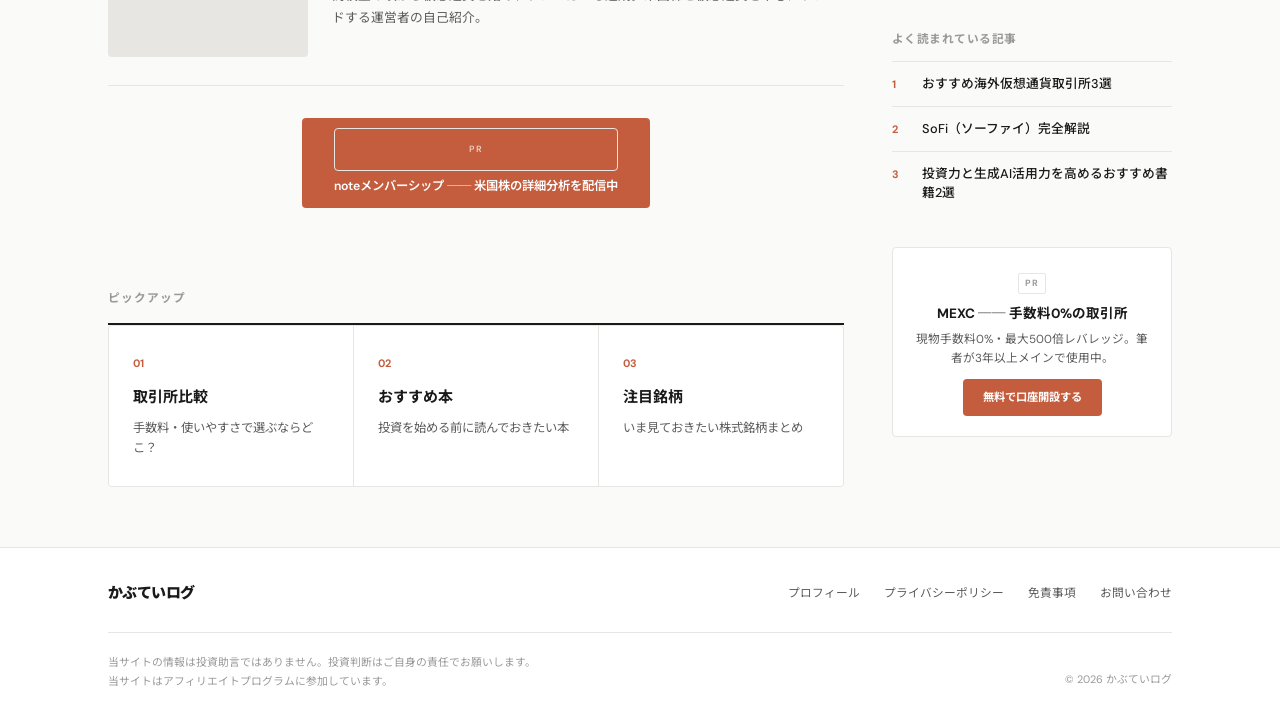
==== commit 0d20d62a: "Google AdSense コードを全ページに追加 Co-Authored-By: Claude Opus 4.6 (1M context) <noreply@anthropic.com>" ====
--- a/index.html
+++ b/index.html
@@ -22,6 +22,7 @@
   <link href="https://fonts.googleapis.com/css2?family=Noto+Sans+JP:wght@400;500;700;900&family=DM+Sans:ital,wght@0,400;0,500;0,700;1,400&display=swap" rel="stylesheet">
   <link rel="stylesheet" href="css/style.css">
   <title>かぶていログ｜株式投資・仮想通貨の情報ブログ</title>
+<script async src="https://pagead2.googlesyndication.com/pagead/js/adsbygoogle.js?client=ca-pub-1260227921393727" crossorigin="anonymous"></script>
 </head>
 <body>
 
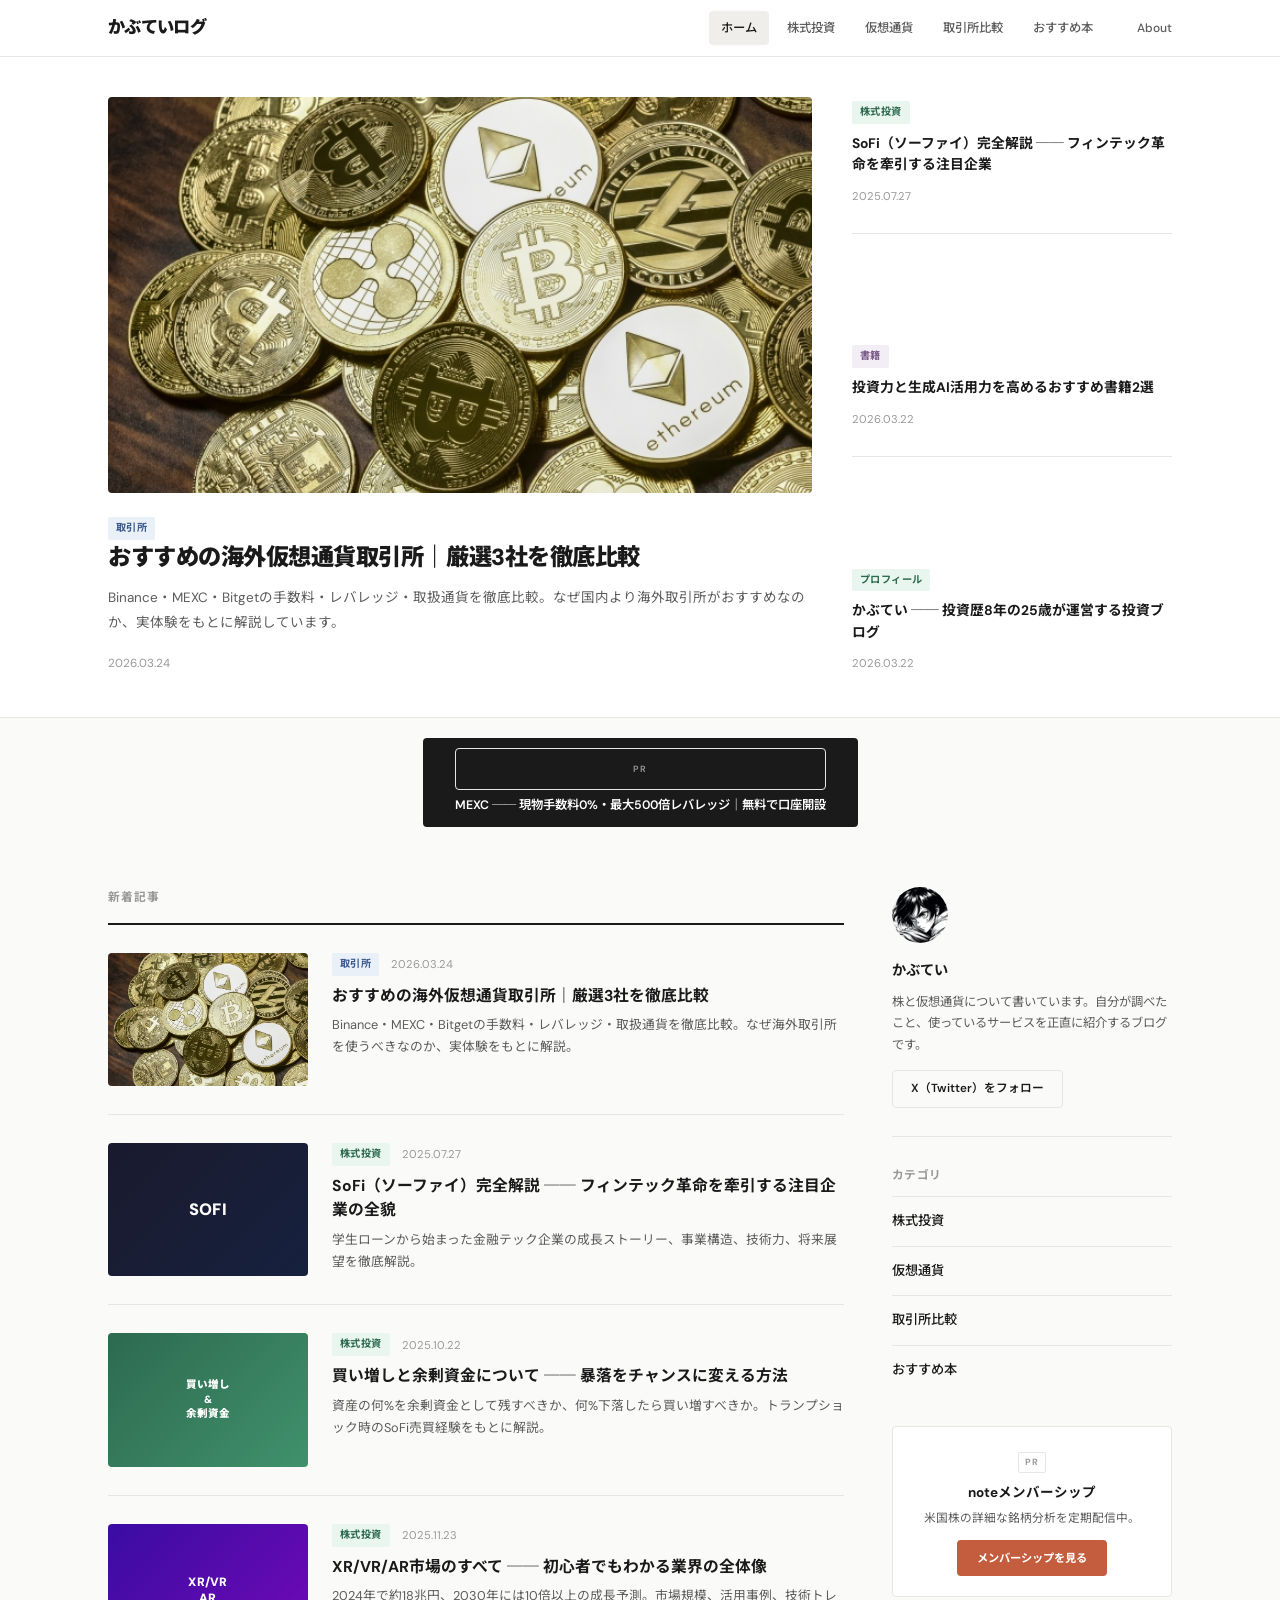
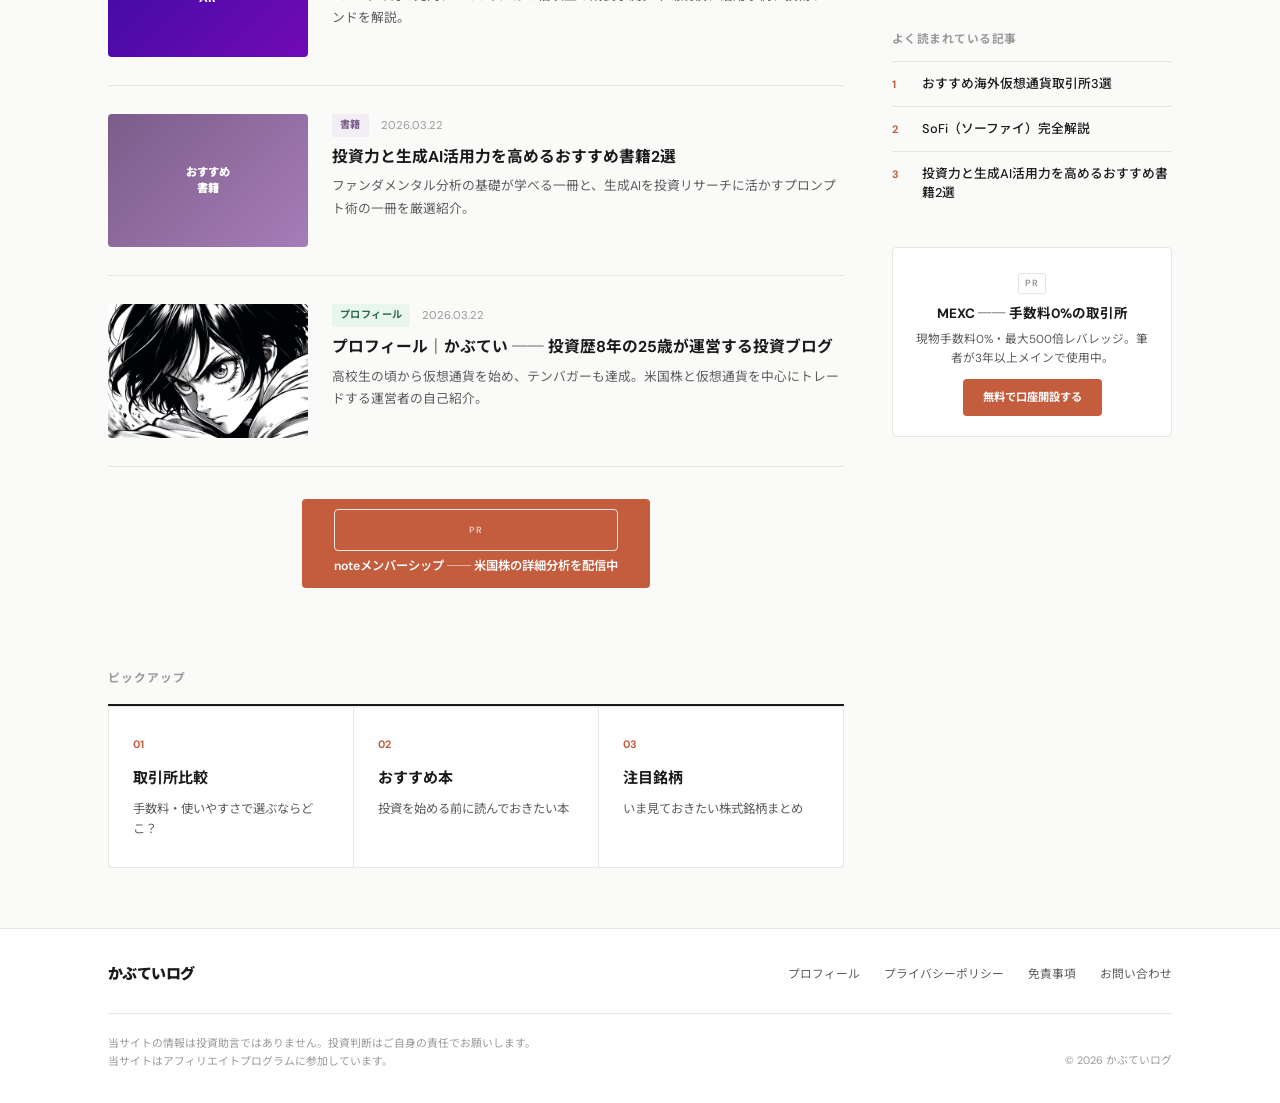
==== commit 2d96ea16: "トップページのサムネイルをCSS装飾で見栄え改善＋記事追加 - SoFi: ダーク系グラデーション＋ティッカー表示 - 買い増し: グリーン系グラデーション＋テキスト - XR/VR/AR: パープル" ====
--- a/index.html
+++ b/index.html
@@ -2,6 +2,14 @@
 <html lang="ja">
 <head>
   <meta charset="UTF-8">
+<!-- Google tag (gtag.js) -->
+<script async src="https://www.googletagmanager.com/gtag/js?id=G-EWL6D0J2PX"></script>
+<script>
+  window.dataLayer = window.dataLayer || [];
+  function gtag(){dataLayer.push(arguments);}
+  gtag('js', new Date());
+  gtag('config', 'G-EWL6D0J2PX');
+</script>
   <meta name="viewport" content="width=device-width, initial-scale=1.0">
   <meta name="description" content="株式投資・仮想通貨の最新情報、おすすめ銘柄、取引所比較、投資本レビューをお届けする投資情報ブログ">
   <meta name="keywords" content="株式投資, 仮想通貨, ビットコイン, 投資初心者, おすすめ銘柄, 取引所比較">
@@ -109,7 +117,7 @@
 
           <article class="post-row">
             <div class="post-row-thumb">
-              <div class="post-row-thumb-inner"></div>
+              <div class="post-row-thumb-inner" style="background:linear-gradient(135deg,#1a1a2e,#16213e);display:flex;align-items:center;justify-content:center;color:#fff;font-weight:900;font-size:1.1rem;letter-spacing:0.02em;">SOFI</div>
             </div>
             <div class="post-row-body">
               <div class="post-row-top">
@@ -123,7 +131,35 @@
 
           <article class="post-row">
             <div class="post-row-thumb">
-              <div class="post-row-thumb-inner thumb-book"></div>
+              <div class="post-row-thumb-inner" style="background:linear-gradient(135deg,#2d6a4f,#40916c);display:flex;align-items:center;justify-content:center;color:#fff;font-weight:900;font-size:0.7rem;letter-spacing:0.02em;text-align:center;line-height:1.4;">買い増し<br>&amp;<br>余剰資金</div>
+            </div>
+            <div class="post-row-body">
+              <div class="post-row-top">
+                <span class="tag tag-stock">株式投資</span>
+                <time datetime="2025-10-22">2025.10.22</time>
+              </div>
+              <h3><a href="pages/buying-dips.html">買い増しと余剰資金について ── 暴落をチャンスに変える方法</a></h3>
+              <p>資産の何%を余剰資金として残すべきか、何%下落したら買い増すべきか。トランプショック時のSoFi売買経験をもとに解説。</p>
+            </div>
+          </article>
+
+          <article class="post-row">
+            <div class="post-row-thumb">
+              <div class="post-row-thumb-inner" style="background:linear-gradient(135deg,#3a0ca3,#7209b7);display:flex;align-items:center;justify-content:center;color:#fff;font-weight:900;font-size:0.8rem;letter-spacing:0.02em;text-align:center;line-height:1.4;">XR/VR<br>AR</div>
+            </div>
+            <div class="post-row-body">
+              <div class="post-row-top">
+                <span class="tag tag-stock">株式投資</span>
+                <time datetime="2025-11-23">2025.11.23</time>
+              </div>
+              <h3><a href="pages/xr-vr-ar.html">XR/VR/AR市場のすべて ── 初心者でもわかる業界の全体像</a></h3>
+              <p>2024年で約18兆円、2030年には10倍以上の成長予測。市場規模、活用事例、技術トレンドを解説。</p>
+            </div>
+          </article>
+
+          <article class="post-row">
+            <div class="post-row-thumb">
+              <div class="post-row-thumb-inner thumb-book" style="background:linear-gradient(135deg,#7c5c8a,#a67db8);display:flex;align-items:center;justify-content:center;color:#fff;font-weight:900;font-size:0.75rem;letter-spacing:0.02em;text-align:center;line-height:1.4;">おすすめ<br>書籍</div>
             </div>
             <div class="post-row-body">
               <div class="post-row-top">
@@ -137,7 +173,7 @@
 
           <article class="post-row">
             <div class="post-row-thumb">
-              <div class="post-row-thumb-inner"></div>
+              <img src="images/profile-icon.webp" alt="かぶてい" class="post-row-thumb-inner" style="object-fit:cover;width:100%;height:100%;">
             </div>
             <div class="post-row-body">
               <div class="post-row-top">
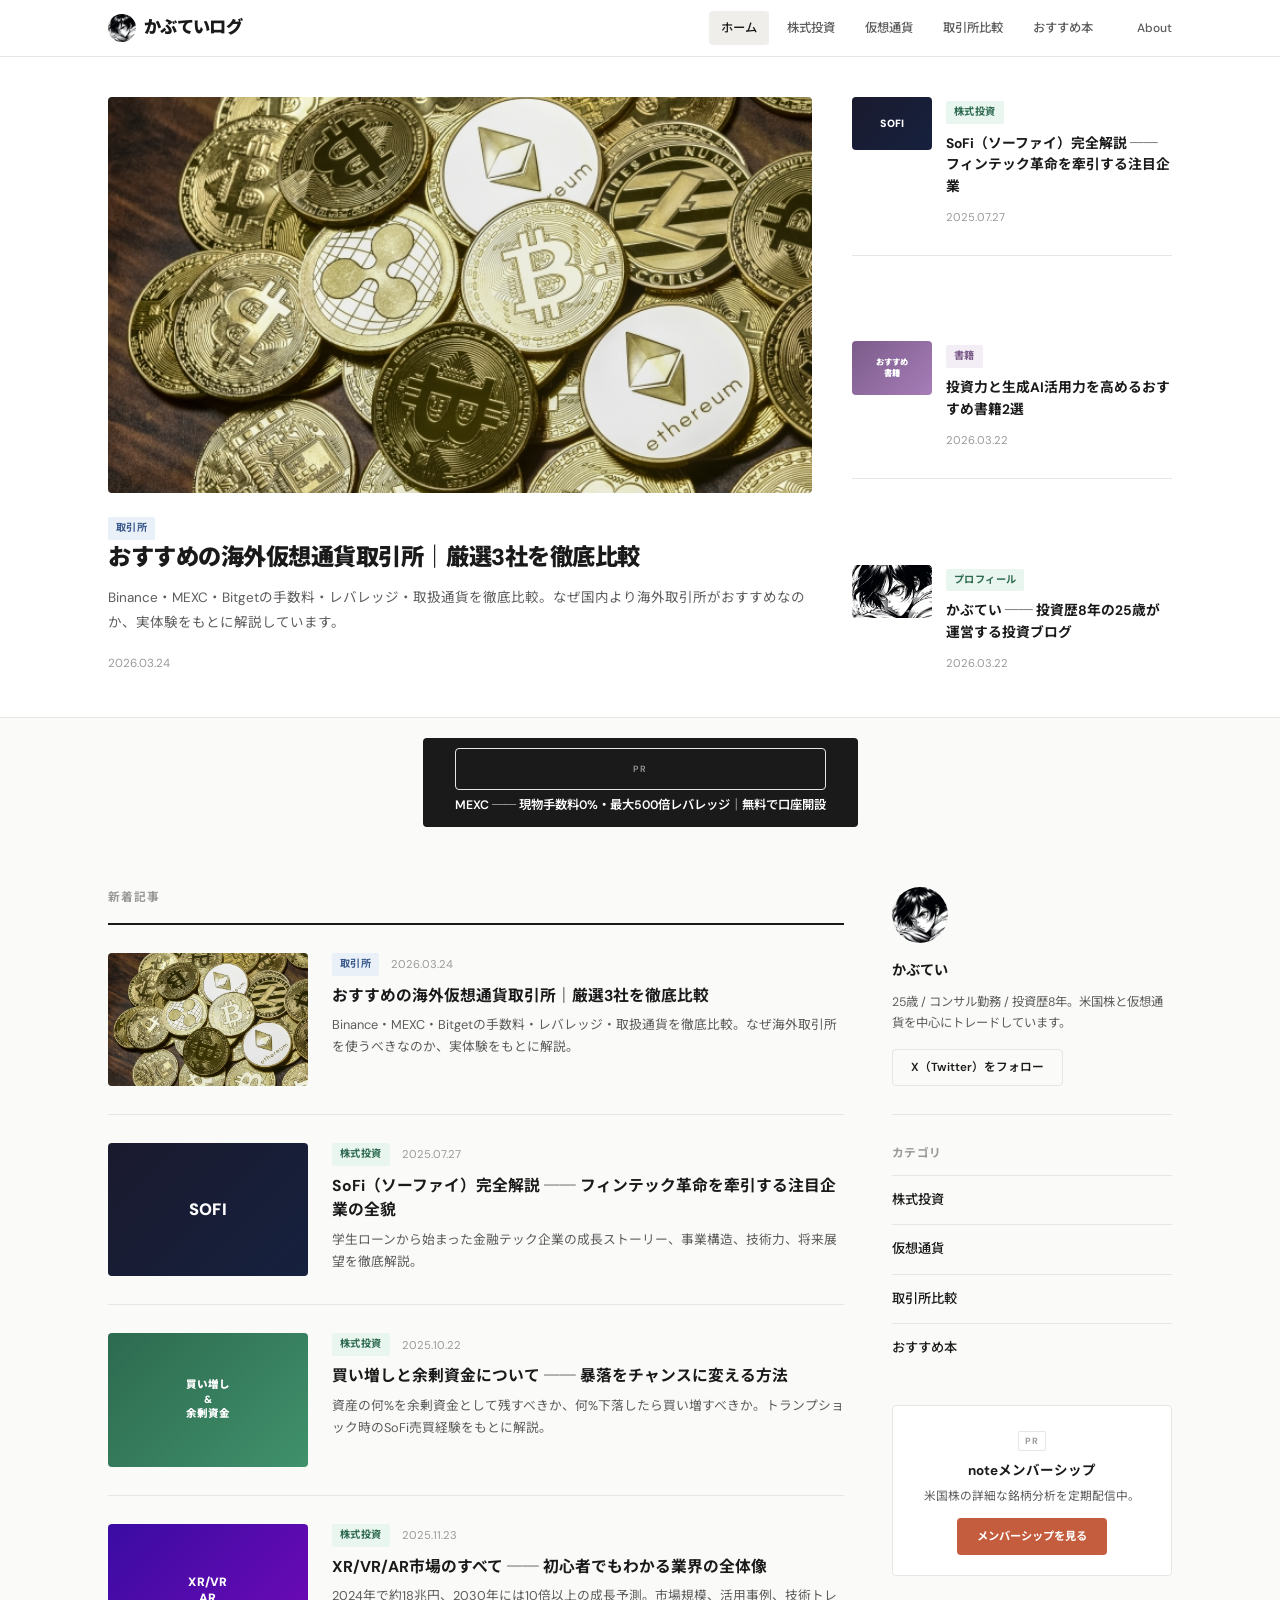
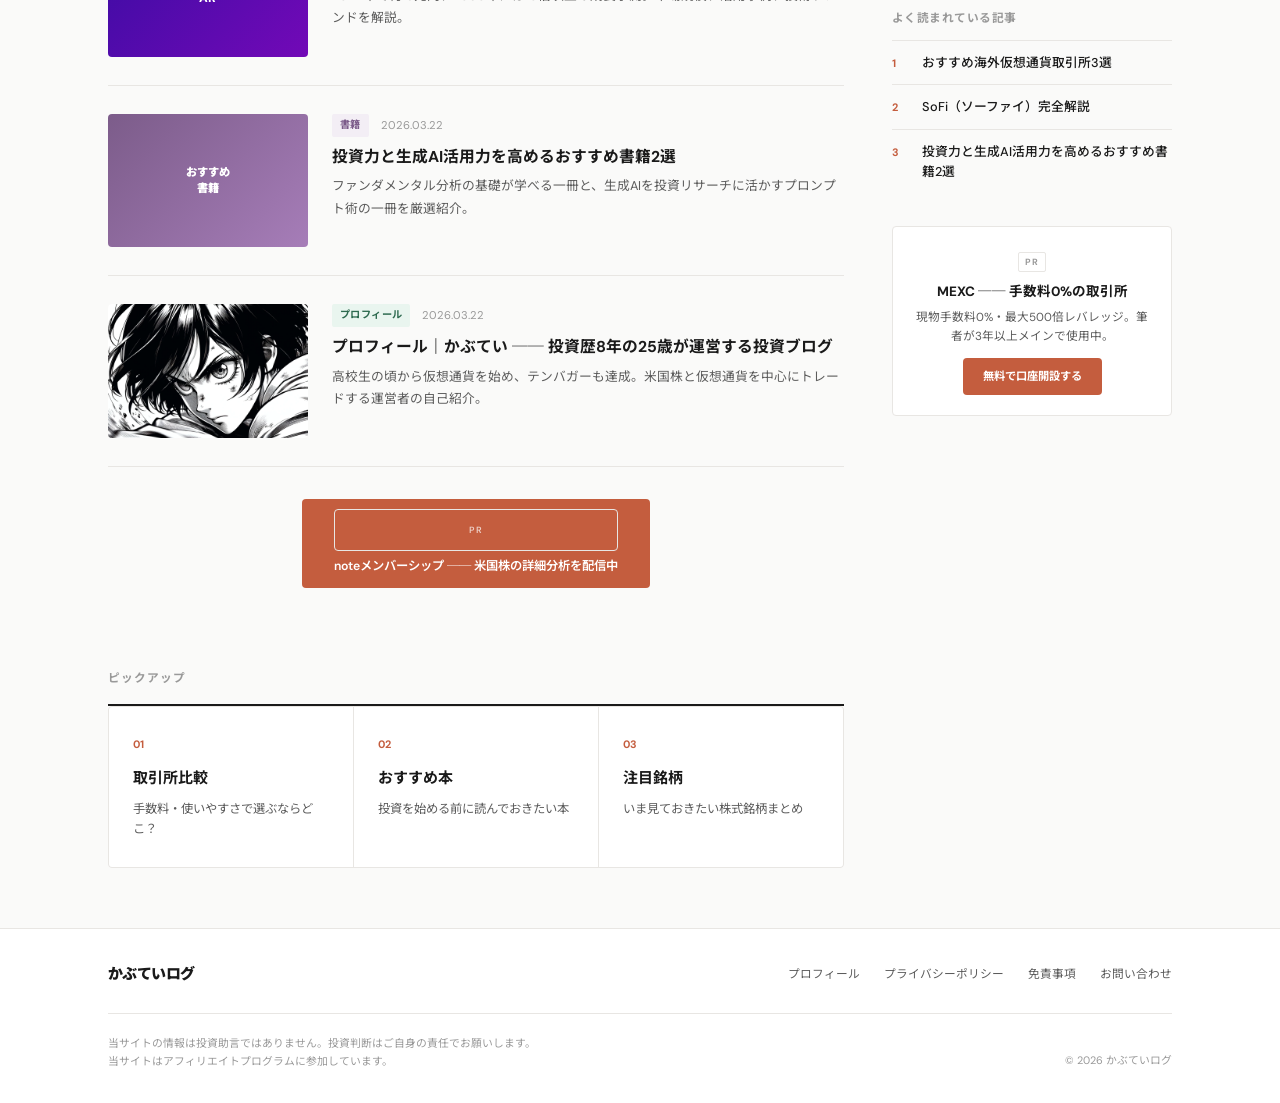
==== commit 7ae1eb56: "OGカード画像追加・セキュリティ強化・UI改善 - 全ページにOGカード画像（1200x630px）を生成・設定 - twitter:image メタタグを全ページに追加 - vercel.json " ====
--- a/index.html
+++ b/index.html
@@ -19,8 +19,9 @@
   <meta property="og:description" content="株式投資・仮想通貨の最新情報、おすすめ銘柄、取引所比較、投資本レビューをお届けする投資情報ブログ">
   <meta property="og:type" content="website">
   <meta property="og:url" content="https://kabutei-blog.vercel.app/">
-  <meta property="og:image" content="">
+  <meta property="og:image" content="https://kabutei-blog.vercel.app/images/og-main.png">
   <meta name="twitter:card" content="summary_large_image">
+  <meta name="twitter:image" content="https://kabutei-blog.vercel.app/images/og-main.png">
   <meta name="twitter:site" content="@coderyuou710">
   <meta name="twitter:title" content="かぶていログ｜株式投資・仮想通貨の情報ブログ">
   <meta name="twitter:description" content="株式投資・仮想通貨の最新情報、おすすめ銘柄、取引所比較をお届け">
@@ -36,7 +37,7 @@
 
   <header class="header">
     <div class="header-inner">
-      <a href="index.html" class="logo">かぶていログ</a>
+      <a href="index.html" class="logo"><img src="images/profile-icon.webp" alt="" class="logo-icon">かぶていログ</a>
       <nav class="global-nav" id="globalNav">
         <a href="index.html" class="current">ホーム</a>
         <a href="pages/stocks.html">株式投資</a>
@@ -71,19 +72,34 @@
         </div>
         <div class="feature-side">
           <article class="feature-side-item">
-            <span class="tag tag-stock">株式投資</span>
-            <h3><a href="pages/sofi.html">SoFi（ソーファイ）完全解説 ── フィンテック革命を牽引する注目企業</a></h3>
-            <time datetime="2025-07-27">2025.07.27</time>
+            <div class="feature-side-thumb">
+              <div class="feature-side-thumb-inner" style="background:linear-gradient(135deg,#1a1a2e,#16213e);display:flex;align-items:center;justify-content:center;color:#fff;font-weight:900;font-size:0.7rem;">SOFI</div>
+            </div>
+            <div>
+              <span class="tag tag-stock">株式投資</span>
+              <h3><a href="pages/sofi.html">SoFi（ソーファイ）完全解説 ── フィンテック革命を牽引する注目企業</a></h3>
+              <time datetime="2025-07-27">2025.07.27</time>
+            </div>
           </article>
           <article class="feature-side-item">
-            <span class="tag tag-book">書籍</span>
-            <h3><a href="pages/books.html">投資力と生成AI活用力を高めるおすすめ書籍2選</a></h3>
-            <time datetime="2026-03-22">2026.03.22</time>
+            <div class="feature-side-thumb">
+              <div class="feature-side-thumb-inner" style="background:linear-gradient(135deg,#7c5c8a,#a67db8);display:flex;align-items:center;justify-content:center;color:#fff;font-weight:900;font-size:0.55rem;text-align:center;line-height:1.4;">おすすめ<br>書籍</div>
+            </div>
+            <div>
+              <span class="tag tag-book">書籍</span>
+              <h3><a href="pages/books.html">投資力と生成AI活用力を高めるおすすめ書籍2選</a></h3>
+              <time datetime="2026-03-22">2026.03.22</time>
+            </div>
           </article>
           <article class="feature-side-item">
-            <span class="tag tag-stock">プロフィール</span>
-            <h3><a href="pages/about.html">かぶてい ── 投資歴8年の25歳が運営する投資ブログ</a></h3>
-            <time datetime="2026-03-22">2026.03.22</time>
+            <div class="feature-side-thumb">
+              <img src="images/profile-icon.webp" alt="かぶてい" class="feature-side-thumb-inner" style="object-fit:cover;width:100%;height:100%;">
+            </div>
+            <div>
+              <span class="tag tag-stock">プロフィール</span>
+              <h3><a href="pages/about.html">かぶてい ── 投資歴8年の25歳が運営する投資ブログ</a></h3>
+              <time datetime="2026-03-22">2026.03.22</time>
+            </div>
           </article>
         </div>
       </div>
@@ -222,8 +238,8 @@
         <div class="sidebar-profile">
           <img src="images/profile-icon.webp" alt="かぶてい" class="sidebar-profile-img">
           <p class="sidebar-profile-name">かぶてい</p>
-          <p class="sidebar-profile-desc">株と仮想通貨について書いています。自分が調べたこと、使っているサービスを正直に紹介するブログです。</p>
-          <a href="https://x.com/coderyuou710" class="sidebar-x" target="_blank" rel="noopener">X（Twitter）をフォロー</a>
+          <p class="sidebar-profile-desc">25歳 / コンサル勤務 / 投資歴8年。米国株と仮想通貨を中心にトレードしています。</p>
+          <a href="https://x.com/coderyuou710" class="sidebar-x" target="_blank" rel="noopener noreferrer">X（Twitter）をフォロー</a>
         </div>
 
         <div class="sidebar-block">
--- a/css/style.css
+++ b/css/style.css
@@ -89,6 +89,16 @@
   font-weight: 900;
   letter-spacing: -0.04em;
   white-space: nowrap;
+  display: flex;
+  align-items: center;
+  gap: 8px;
+}
+
+.logo-icon {
+  width: 28px;
+  height: 28px;
+  border-radius: 50%;
+  object-fit: cover;
 }
 
 .global-nav {
@@ -218,6 +228,27 @@
 
 .feature-side-item:first-child { padding-top: 0; }
 .feature-side-item:last-child { border-bottom: none; padding-bottom: 0; }
+
+.feature-side-item {
+  display: flex;
+  gap: 14px;
+  align-items: flex-start;
+}
+
+.feature-side-thumb {
+  width: 80px;
+  min-width: 80px;
+  aspect-ratio: 3 / 2;
+  border-radius: var(--radius);
+  overflow: hidden;
+  flex-shrink: 0;
+}
+
+.feature-side-thumb-inner {
+  width: 100%;
+  height: 100%;
+  background: #e8e6e3;
+}
 
 .feature-side-item h3 {
   font-size: 0.92rem;
@@ -682,6 +713,12 @@
     border-bottom: none;
     border-right: 1px solid var(--c-border);
     padding-right: 20px;
+    flex-direction: column;
+  }
+
+  .feature-side-thumb {
+    width: 100%;
+    min-width: unset;
   }
 
   .feature-side-item:last-child { border-right: none; padding-right: 0; }
@@ -736,6 +773,12 @@
     padding-right: 0;
     padding: 16px 0;
     border-bottom: 1px solid var(--c-border);
+    flex-direction: row;
+  }
+
+  .feature-side-thumb {
+    width: 80px;
+    min-width: 80px;
   }
   .feature-side-item:first-child { padding-top: 0; }
   .feature-side-item:last-child { border-bottom: none; padding-bottom: 0; }
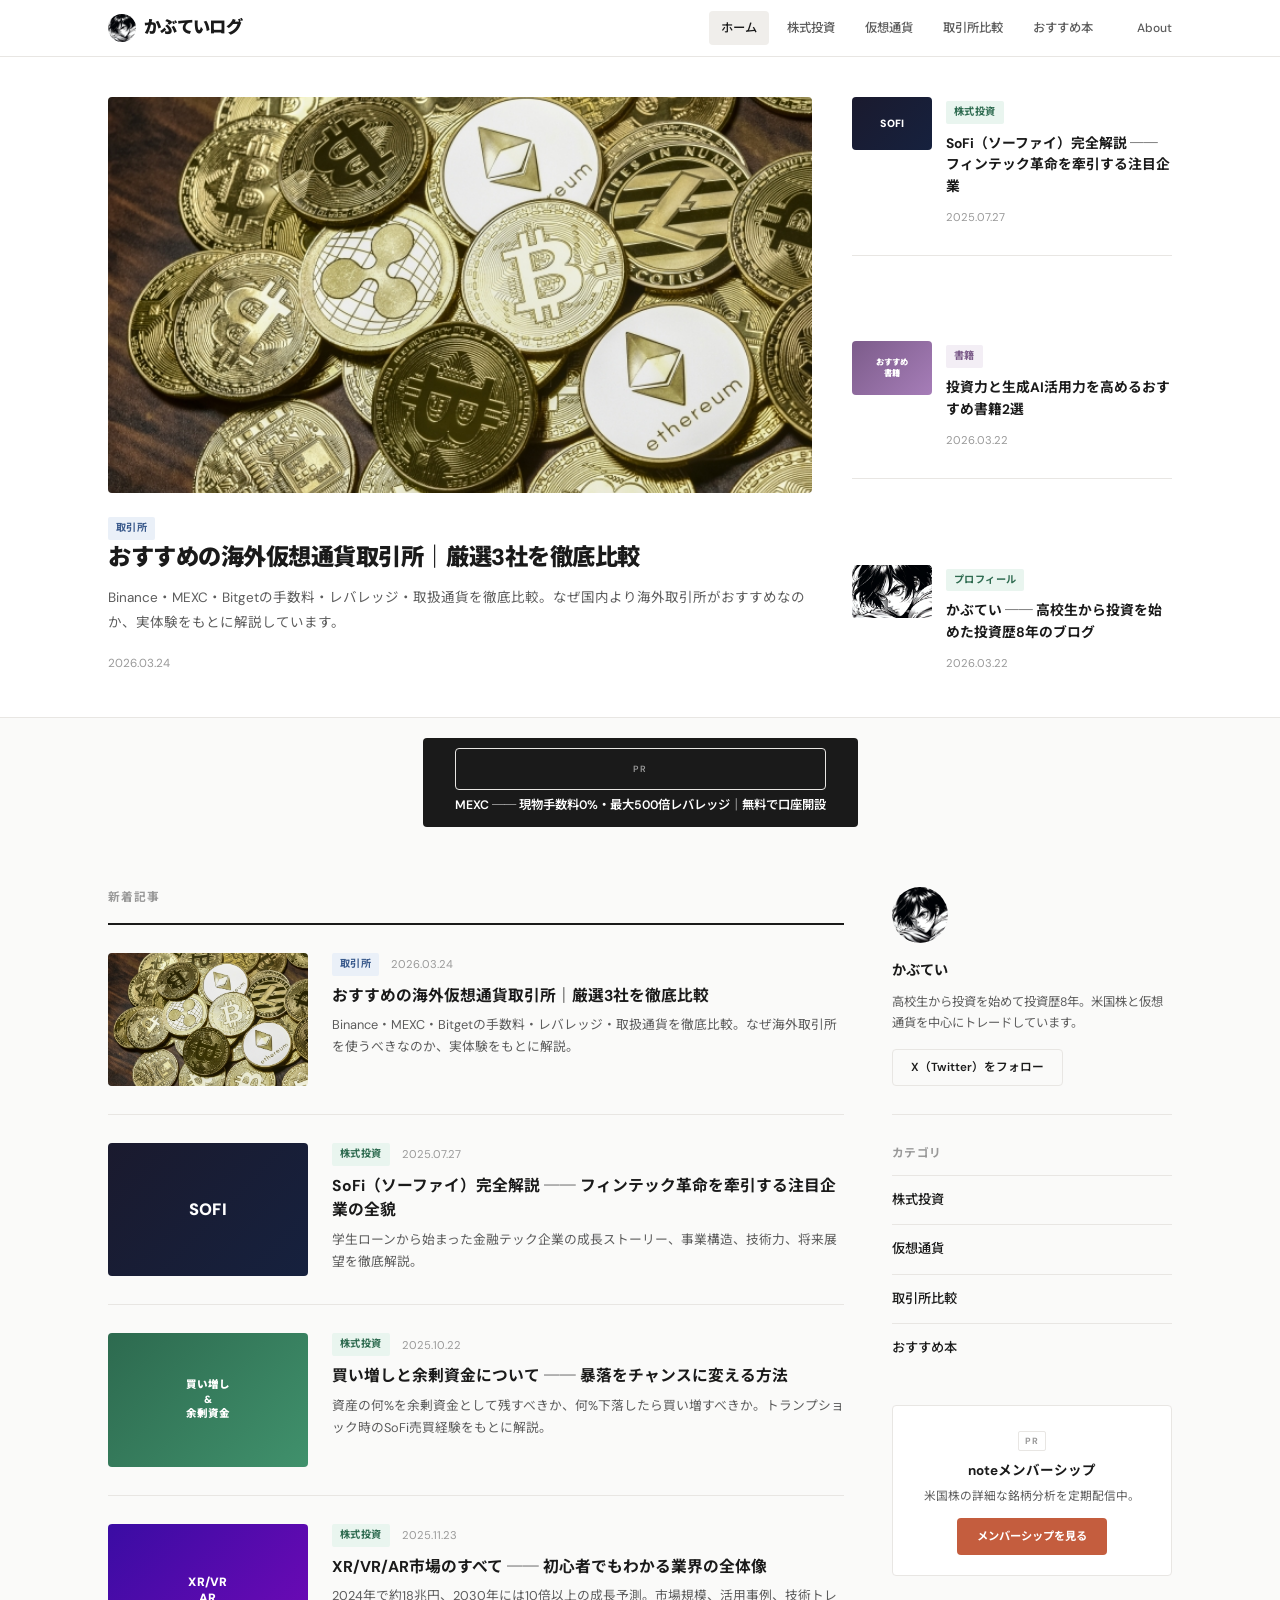
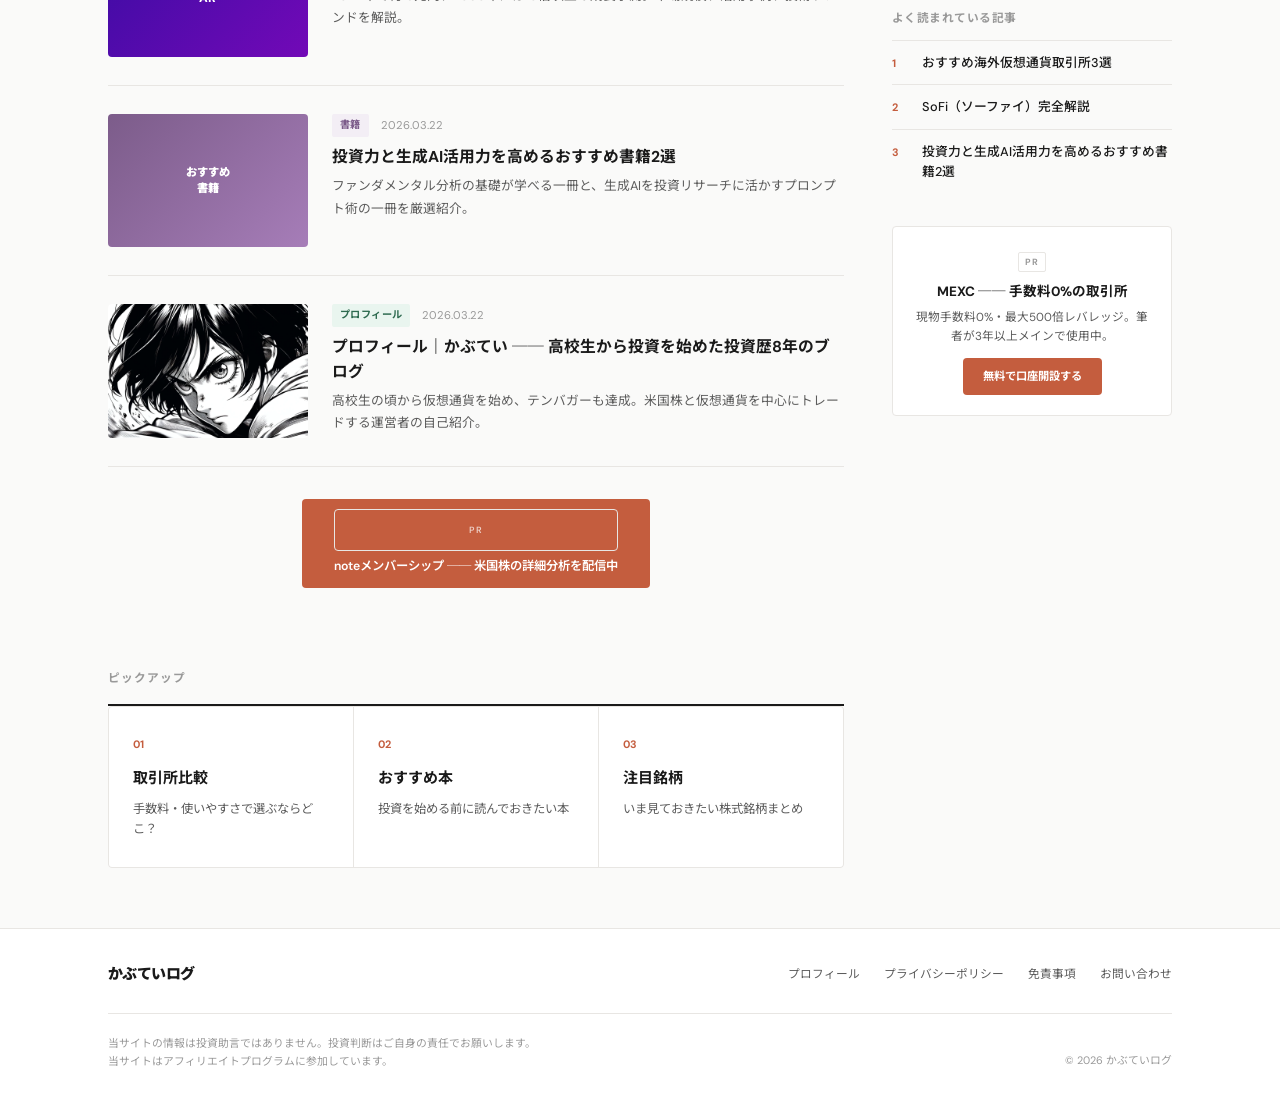
==== commit c6d53cf2: "プロフィールから年齢を削除し「高校生から投資を始めた」に変更 Co-Authored-By: Claude Opus 4.6 (1M context) <noreply@anthropic.com>" ====
--- a/index.html
+++ b/index.html
@@ -97,7 +97,7 @@
             </div>
             <div>
               <span class="tag tag-stock">プロフィール</span>
-              <h3><a href="pages/about.html">かぶてい ── 投資歴8年の25歳が運営する投資ブログ</a></h3>
+              <h3><a href="pages/about.html">かぶてい ── 高校生から投資を始めた投資歴8年のブログ</a></h3>
               <time datetime="2026-03-22">2026.03.22</time>
             </div>
           </article>
@@ -196,7 +196,7 @@
                 <span class="tag tag-stock">プロフィール</span>
                 <time datetime="2026-03-22">2026.03.22</time>
               </div>
-              <h3><a href="pages/about.html">プロフィール｜かぶてい ── 投資歴8年の25歳が運営する投資ブログ</a></h3>
+              <h3><a href="pages/about.html">プロフィール｜かぶてい ── 高校生から投資を始めた投資歴8年のブログ</a></h3>
               <p>高校生の頃から仮想通貨を始め、テンバガーも達成。米国株と仮想通貨を中心にトレードする運営者の自己紹介。</p>
             </div>
           </article>
@@ -238,7 +238,7 @@
         <div class="sidebar-profile">
           <img src="images/profile-icon.webp" alt="かぶてい" class="sidebar-profile-img">
           <p class="sidebar-profile-name">かぶてい</p>
-          <p class="sidebar-profile-desc">25歳 / コンサル勤務 / 投資歴8年。米国株と仮想通貨を中心にトレードしています。</p>
+          <p class="sidebar-profile-desc">高校生から投資を始めて投資歴8年。米国株と仮想通貨を中心にトレードしています。</p>
           <a href="https://x.com/coderyuou710" class="sidebar-x" target="_blank" rel="noopener noreferrer">X（Twitter）をフォロー</a>
         </div>
 
